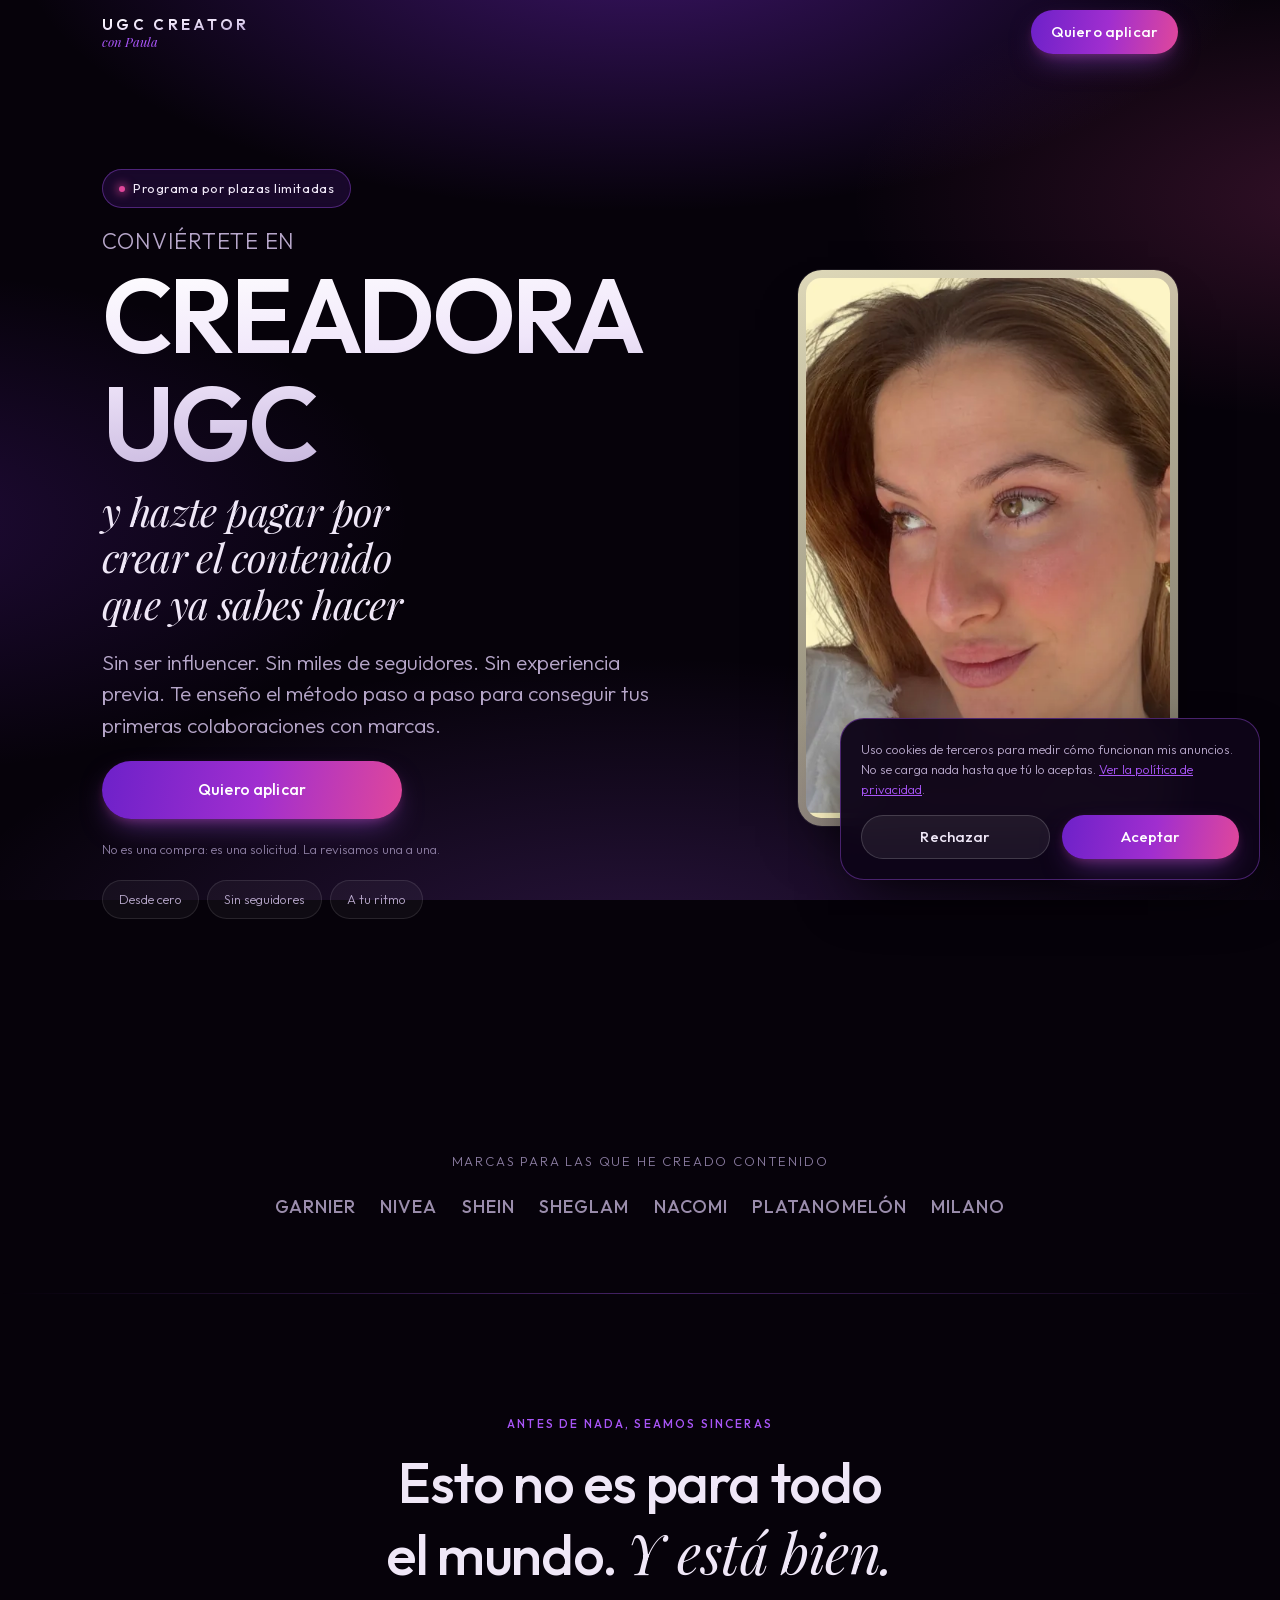
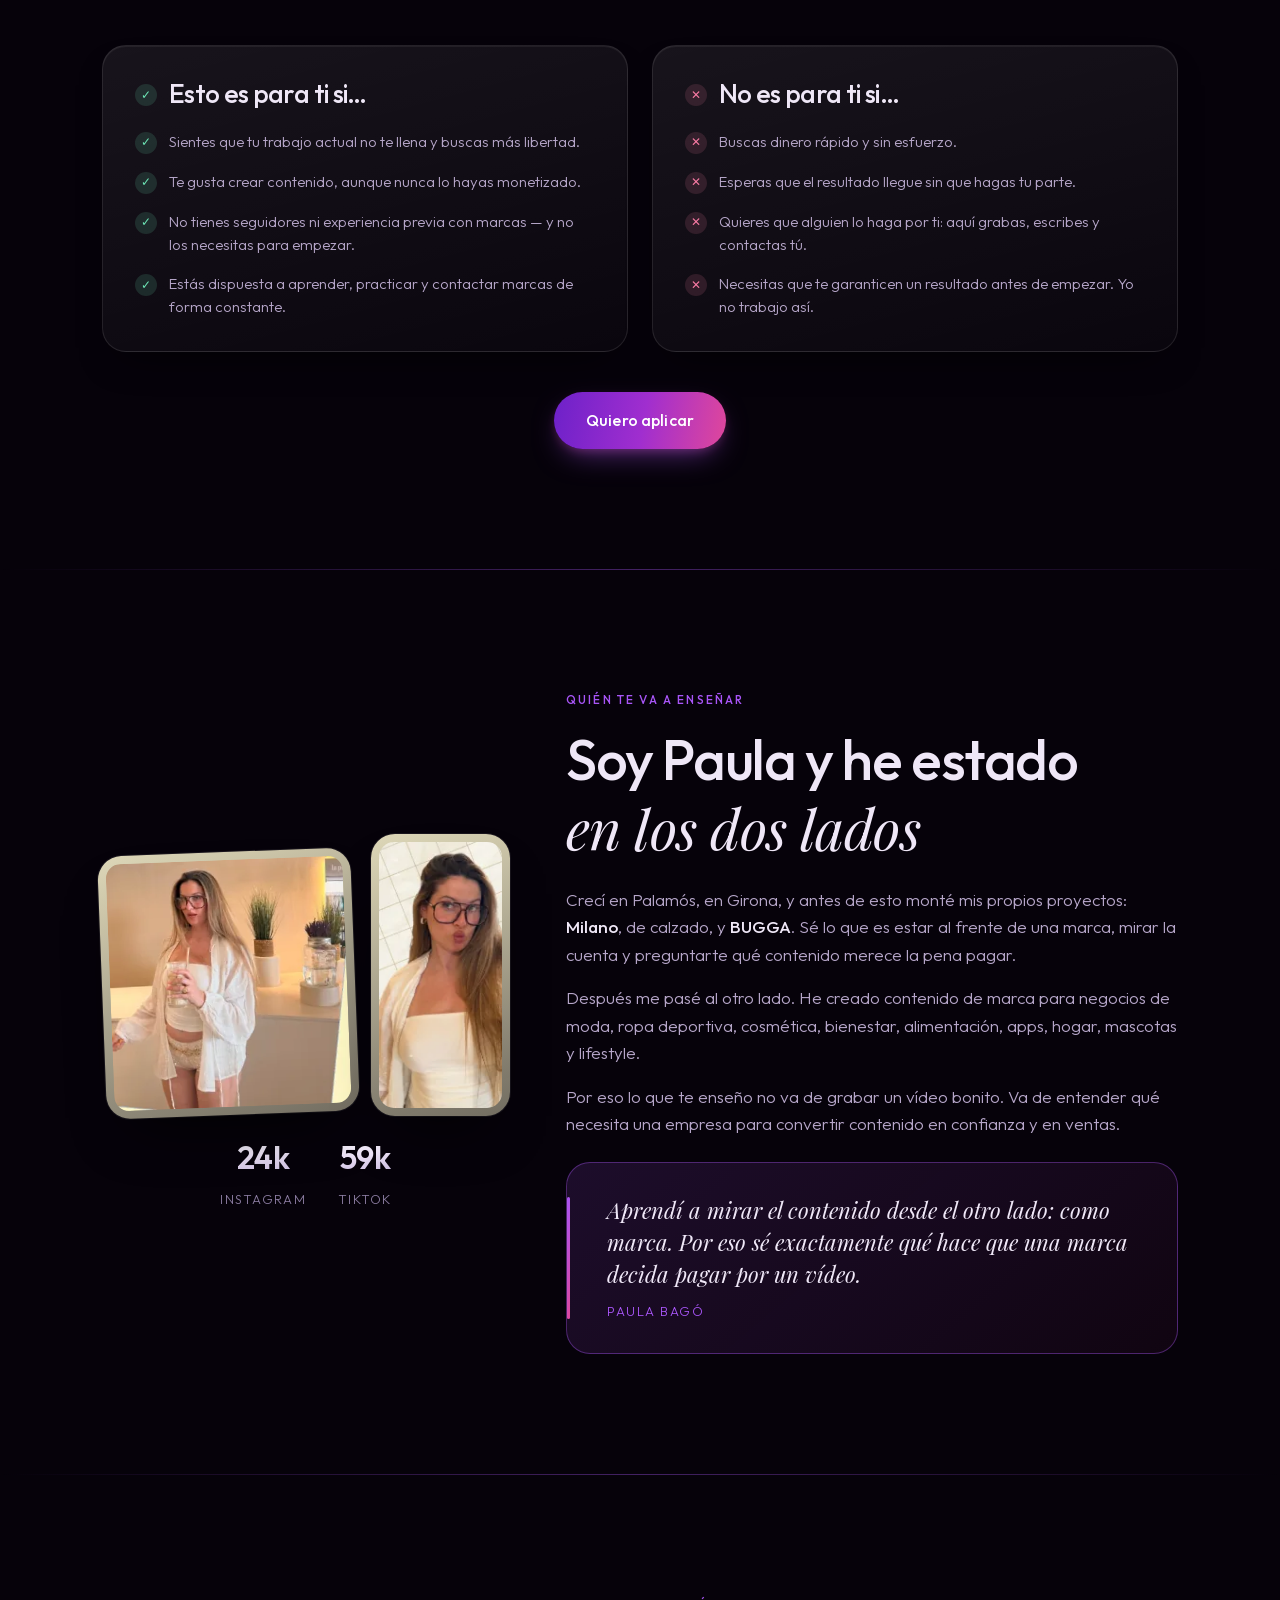
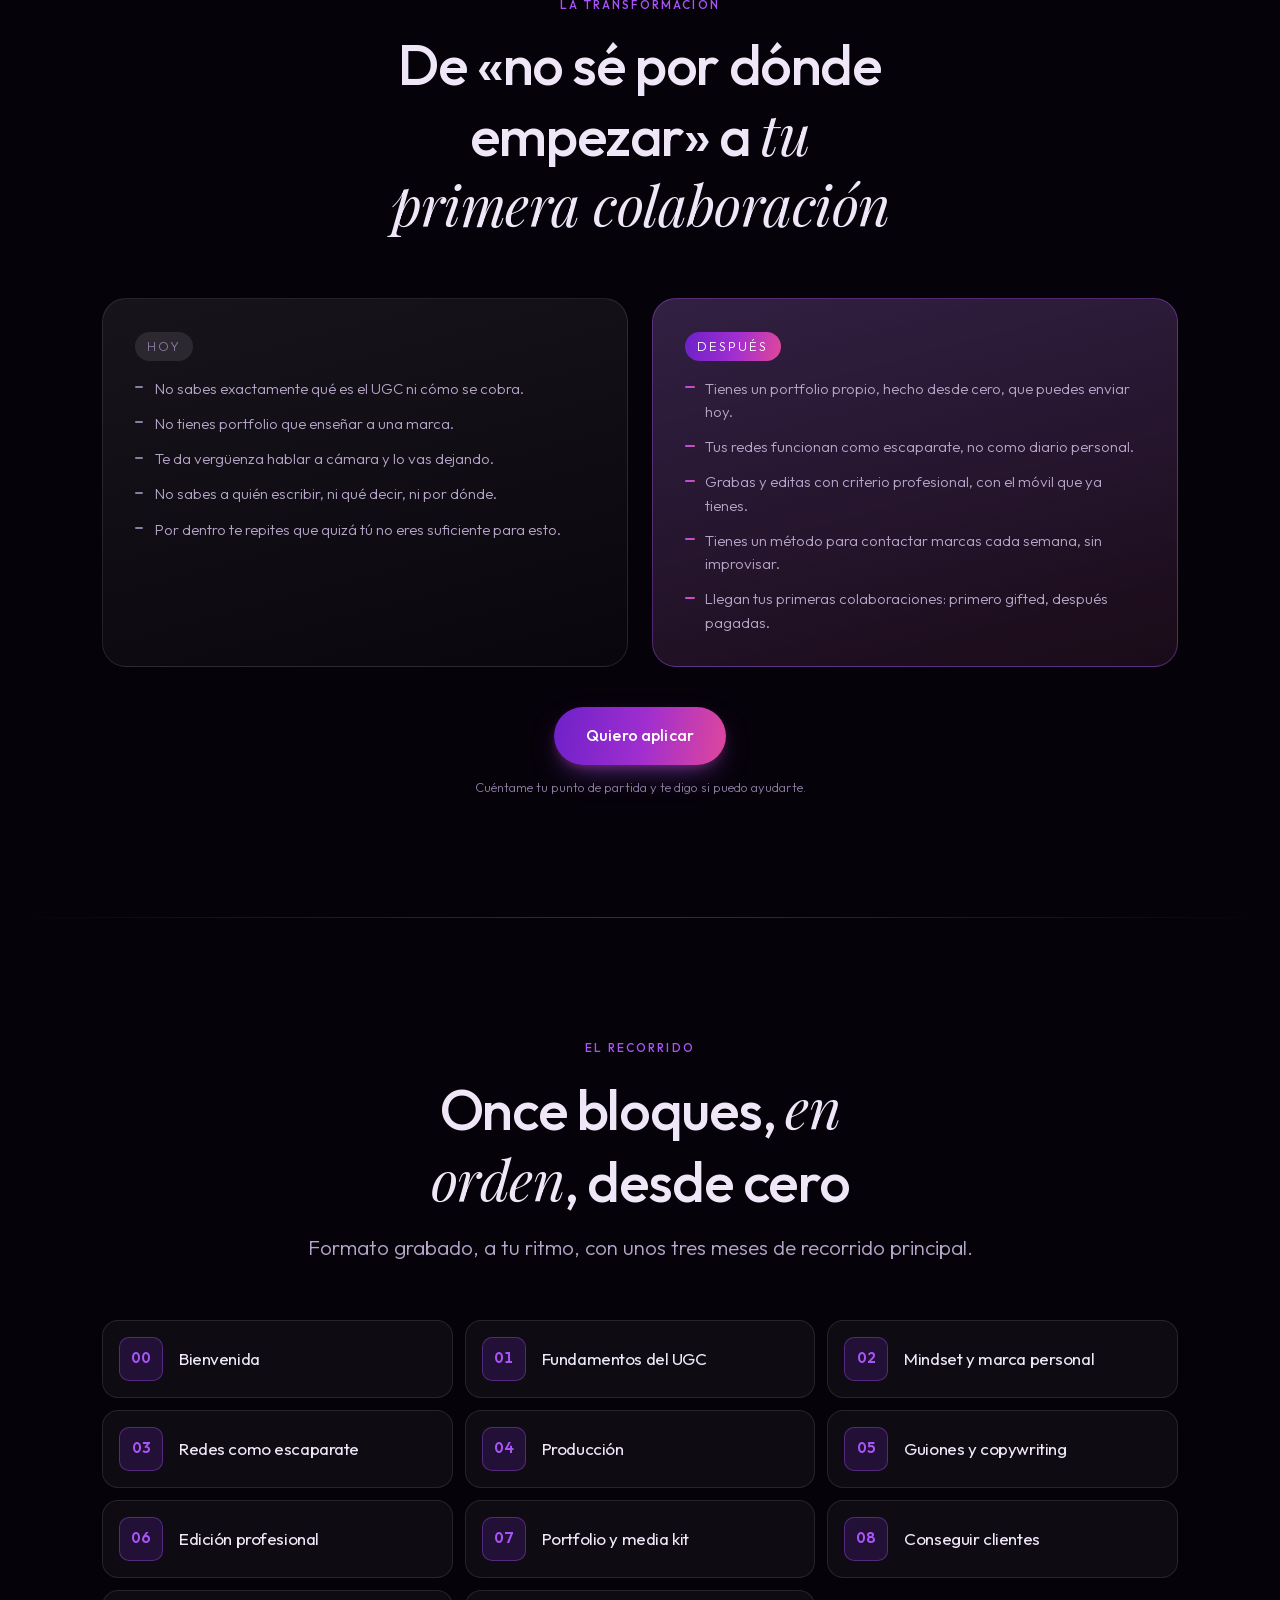
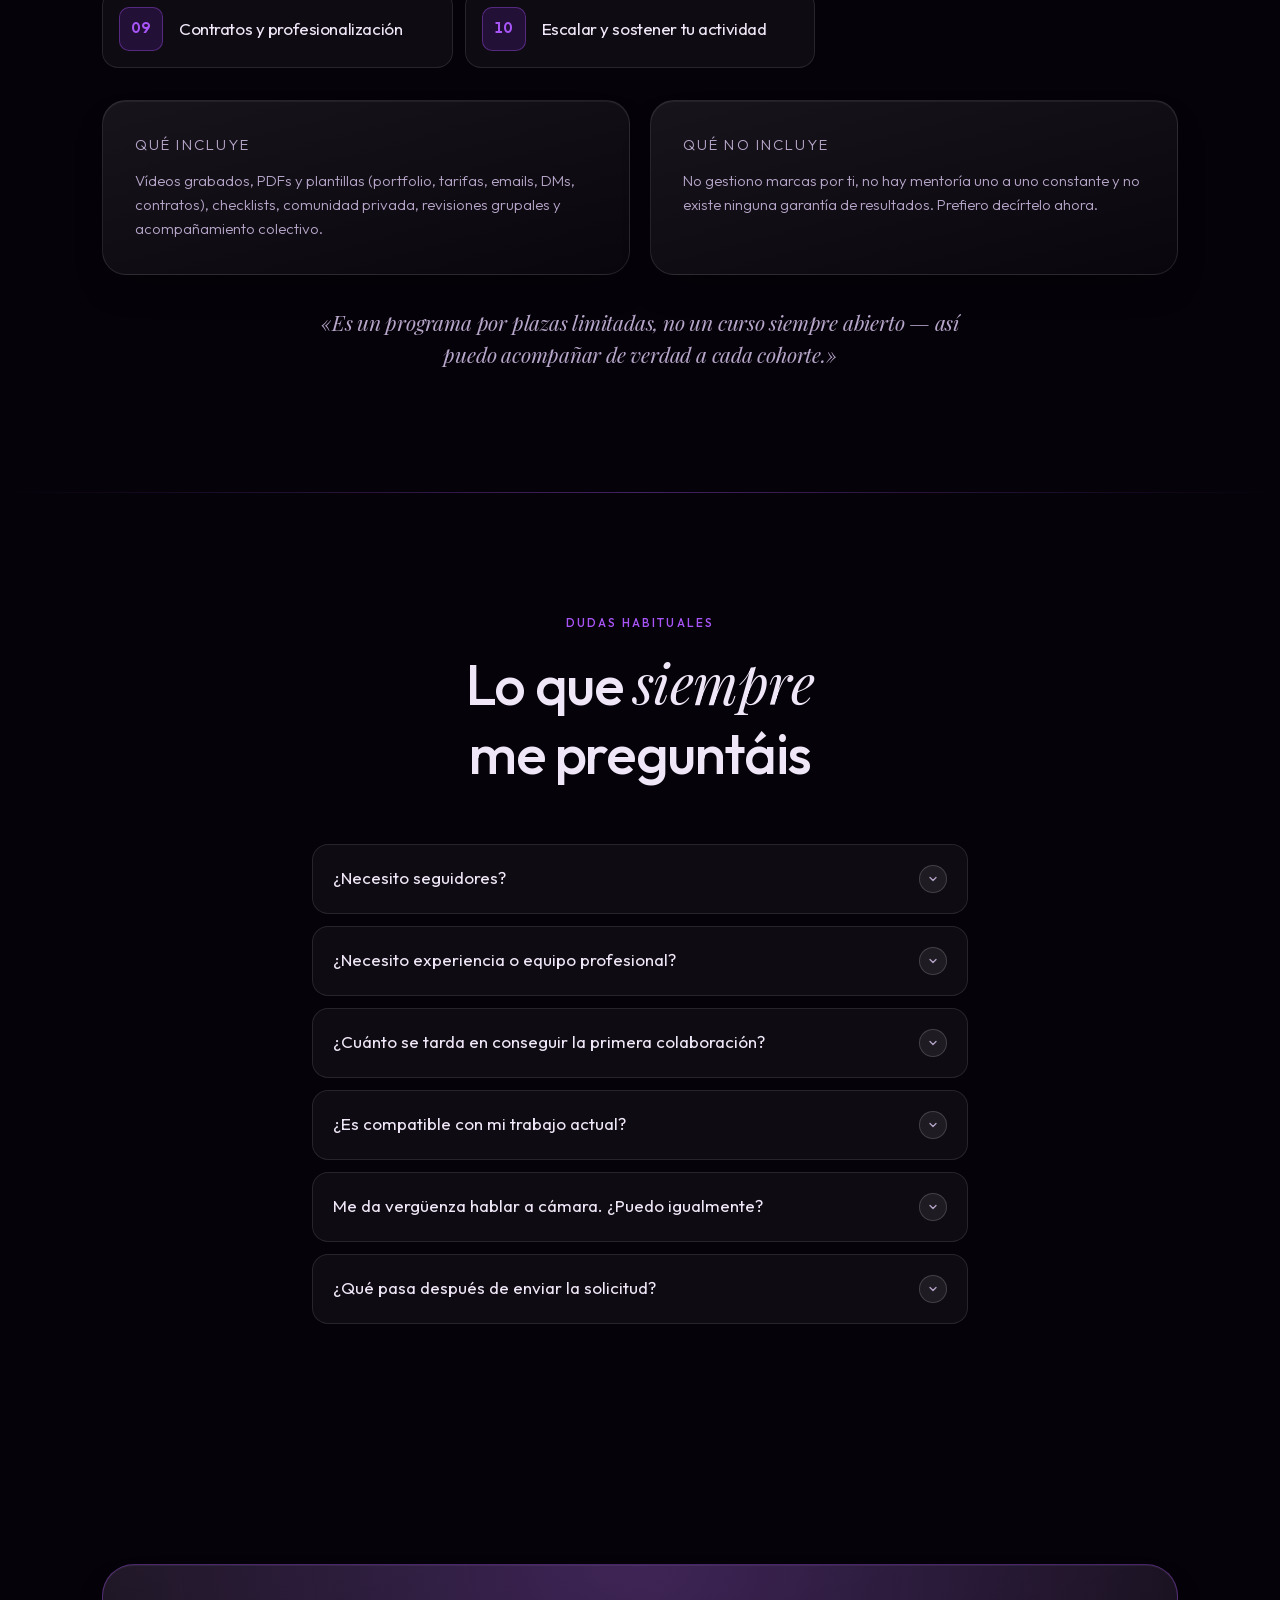
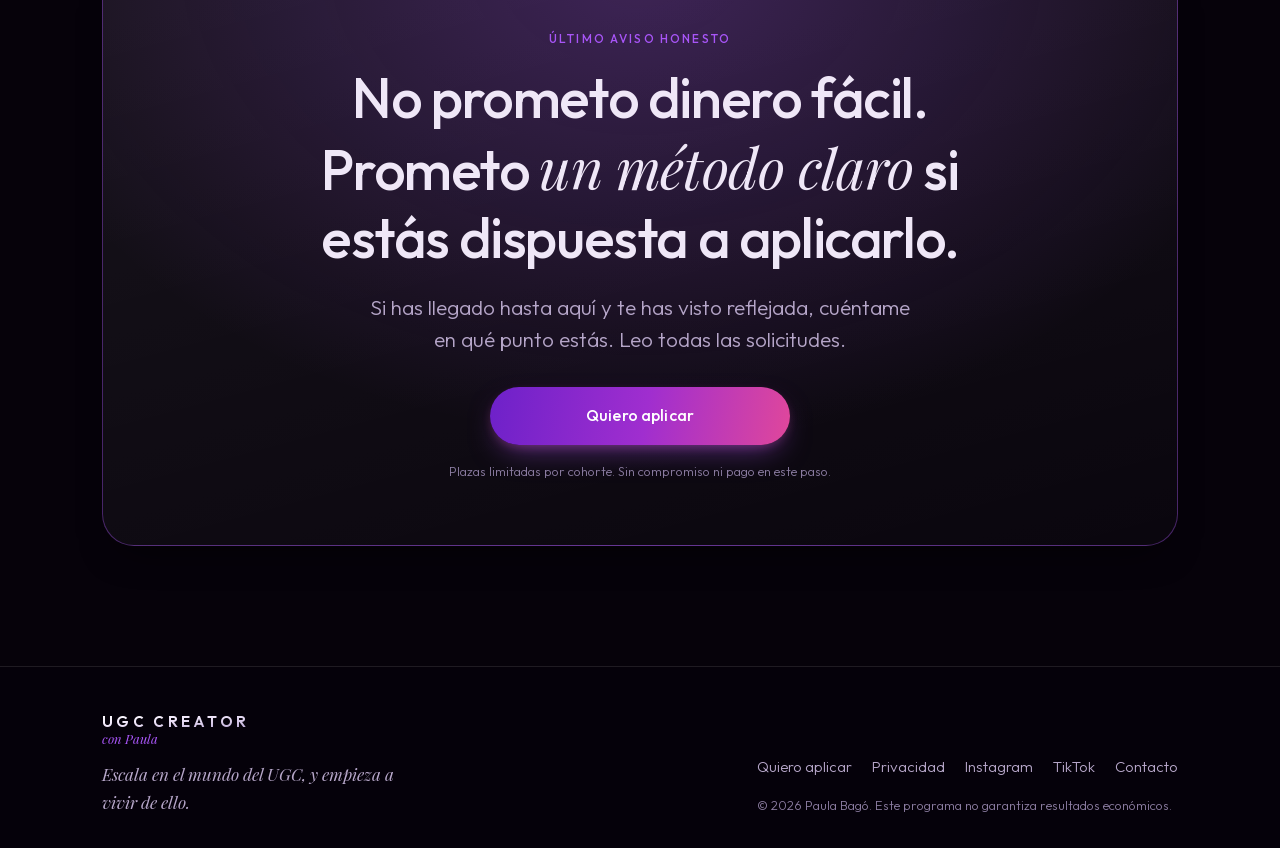
==== index.html @ 87eee5da "Funnel de captación UGC Creator con Paula Sitio estático de cuatro páginas (landing, solicitud, grac" ====
<!doctype html>
<html lang="es">
<head>
  <meta charset="utf-8">
  <meta name="viewport" content="width=device-width, initial-scale=1, viewport-fit=cover">

  <title>UGC Creator con Paula — Hazte pagar por crear contenido</title>
  <meta name="description" content="Aprende a convertirte en creadora UGC y a conseguir tus primeras colaboraciones con marcas. Sin ser influencer, sin miles de seguidores y sin experiencia previa. Programa por plazas limitadas.">
  <!-- PENDIENTE: sustituir por el dominio real cuando esté decidido. -->
  <link rel="canonical" href="https://ugccreatorconpaula.com/">
  <link rel="icon" href="assets/favicon.svg" type="image/svg+xml">

  <meta property="og:type" content="website">
  <meta property="og:locale" content="es_ES">
  <meta property="og:title" content="UGC Creator con Paula — Hazte pagar por crear contenido">
  <meta property="og:description" content="Sin ser influencer. Sin miles de seguidores. Sin experiencia previa. El método paso a paso para conseguir tus primeras colaboraciones con marcas.">
  <meta property="og:image" content="/assets/paula-hero.webp">
  <meta name="twitter:card" content="summary_large_image">

  <!-- Meta Pixel: el stub queda aquí, pero el script externo NO se carga
       hasta que la usuaria acepta en el banner de cookies (main.js). -->
  <script>
    window.META_PIXEL_ID = 'META_PIXEL_ID';
    window.META_PIXEL_EVENTS = ['PageView'];
    !function(f,b,e,v,n,t,s){if(f.fbq)return;n=f.fbq=function(){n.callMethod?
    n.callMethod.apply(n,arguments):n.queue.push(arguments)};if(!f._fbq)f._fbq=n;
    n.push=n;n.loaded=!0;n.version='2.0';n.queue=[]}(window,document);
  </script>

  <link rel="preload" href="assets/fonts/outfit-latin.woff2" as="font" type="font/woff2" crossorigin>
  <link rel="preload" href="assets/fonts/playfair-italic-latin.woff2" as="font" type="font/woff2" crossorigin>
  <link rel="stylesheet" href="styles.css">
</head>

<body>
  <a class="skip-link" href="#contenido">Saltar al contenido</a>

  <header class="header" data-header>
    <div class="container header__inner">
      <a class="wordmark" href="./" aria-label="UGC Creator con Paula — inicio">
        <span class="wordmark__main">UGC Creator</span>
        <span class="wordmark__sub">con Paula</span>
      </a>
      <a class="btn btn--primary btn--sm" href="aplicar/">Quiero aplicar</a>
    </div>
  </header>

  <main id="contenido">

    <!-- ============================ HERO ============================ -->
    <section class="hero" data-hero>
      <div class="container hero__inner">
        <div class="hero__content">
          <p class="badge">
            <span class="badge__dot" aria-hidden="true"></span>
            Programa por plazas limitadas
          </p>

          <h1 class="hero__title">
            <span class="hero__kicker">Conviértete en</span>
            <span class="hero__main">Creadora UGC</span>
            <span class="hero__tail">y hazte pagar por crear el contenido que ya sabes hacer</span>
          </h1>

          <p class="lead hero__sub">
            Sin ser influencer. Sin miles de seguidores. Sin experiencia previa.
            Te enseño el método paso a paso para conseguir tus primeras
            colaboraciones con marcas.
          </p>

          <a class="btn btn--primary hero__cta" href="aplicar/">Quiero aplicar</a>

          <p class="fineprint">
            No es una compra: es una solicitud. La revisamos una a una.
          </p>

          <ul class="hero__chips">
            <li class="chip">Desde cero</li>
            <li class="chip">Sin seguidores</li>
            <li class="chip">A tu ritmo</li>
          </ul>
        </div>

        <figure class="photo-frame hero__photo">
          <img src="assets/paula-hero.webp" width="486" height="721"
               alt="Retrato de Paula Bagó, creadora de contenido UGC."
               fetchpriority="high" decoding="async">
        </figure>
      </div>
    </section>

    <!-- =========================== MARCAS =========================== -->
    <section class="section section--tight brands reveal">
      <div class="container">
        <p class="brands__label">Marcas para las que he creado contenido</p>
        <!-- PENDIENTE: validar este listado con Paula y pedir los logos oficiales. -->
        <ul class="brands__list">
          <li>Garnier</li>
          <li>Nivea</li>
          <li>Shein</li>
          <li>Sheglam</li>
          <li>Nacomi</li>
          <li>Platanomelón</li>
          <li>Milano</li>
        </ul>
      </div>
    </section>

    <hr class="hairline">

    <!-- ===================== ESTO ES PARA TI SI ===================== -->
    <section class="section">
      <div class="container">
        <div class="section__head section__head--center reveal">
          <span class="eyebrow">Antes de nada, seamos sinceras</span>
          <h2>Esto no es para todo el mundo. <span class="italic">Y está bien.</span></h2>
        </div>

        <div class="fit-grid">
          <article class="card reveal">
            <div class="fit__title">
              <span class="mark mark--yes" aria-hidden="true">✓</span>
              <h3>Esto es para ti si…</h3>
            </div>
            <ul class="fit__list">
              <li><span class="mark mark--yes" aria-hidden="true">✓</span><span>Sientes que tu trabajo actual no te llena y buscas más libertad.</span></li>
              <li><span class="mark mark--yes" aria-hidden="true">✓</span><span>Te gusta crear contenido, aunque nunca lo hayas monetizado.</span></li>
              <li><span class="mark mark--yes" aria-hidden="true">✓</span><span>No tienes seguidores ni experiencia previa con marcas — y no los necesitas para empezar.</span></li>
              <li><span class="mark mark--yes" aria-hidden="true">✓</span><span>Estás dispuesta a aprender, practicar y contactar marcas de forma constante.</span></li>
            </ul>
          </article>

          <article class="card reveal">
            <div class="fit__title">
              <span class="mark mark--no" aria-hidden="true">✕</span>
              <h3>No es para ti si…</h3>
            </div>
            <ul class="fit__list">
              <li><span class="mark mark--no" aria-hidden="true">✕</span><span>Buscas dinero rápido y sin esfuerzo.</span></li>
              <li><span class="mark mark--no" aria-hidden="true">✕</span><span>Esperas que el resultado llegue sin que hagas tu parte.</span></li>
              <li><span class="mark mark--no" aria-hidden="true">✕</span><span>Quieres que alguien lo haga por ti: aquí grabas, escribes y contactas tú.</span></li>
              <li><span class="mark mark--no" aria-hidden="true">✕</span><span>Necesitas que te garanticen un resultado antes de empezar. Yo no trabajo así.</span></li>
            </ul>
          </article>
        </div>

        <div class="cta-block reveal mt-10">
          <a class="btn btn--primary" href="aplicar/">Quiero aplicar</a>
        </div>
      </div>
    </section>

    <hr class="hairline">

    <!-- ========================== AUTORIDAD ========================= -->
    <section class="section">
      <div class="container authority">
        <div class="authority__media reveal">
          <div class="authority__photos">
            <figure class="photo-frame photo-frame--tilt">
              <img src="assets/paula-retrato.webp" width="272" height="284"
                   alt="Paula Bagó grabando contenido de marca." loading="lazy" decoding="async">
            </figure>
            <figure class="photo-frame">
              <img src="assets/paula-selfie.webp" width="130" height="282"
                   alt="Paula Bagó preparando una grabación." loading="lazy" decoding="async">
            </figure>
          </div>

          <div class="stats">
            <div class="stat">
              <span class="stat__num">24k</span>
              <span class="stat__label">Instagram</span>
            </div>
            <div class="stat">
              <span class="stat__num">59k</span>
              <span class="stat__label">TikTok</span>
            </div>
          </div>
        </div>

        <div class="reveal">
          <span class="eyebrow">Quién te va a enseñar</span>
          <h2>Soy Paula y he estado <span class="italic">en los dos lados</span></h2>

          <div class="prose mt-5">
            <p>
              Crecí en Palamós, en Girona, y antes de esto monté mis propios
              proyectos: <strong>Milano</strong>, de calzado, y <strong>BUGGA</strong>.
              Sé lo que es estar al frente de una marca, mirar la cuenta y
              preguntarte qué contenido merece la pena pagar.
            </p>
            <p>
              Después me pasé al otro lado. He creado contenido de marca para
              negocios de moda, ropa deportiva, cosmética, bienestar,
              alimentación, apps, hogar, mascotas y lifestyle.
            </p>
            <p>
              Por eso lo que te enseño no va de grabar un vídeo bonito. Va de
              entender qué necesita una empresa para convertir contenido en
              confianza y en ventas.
            </p>
          </div>

          <blockquote class="quote">
            Aprendí a mirar el contenido desde el otro lado: como marca. Por eso
            sé exactamente qué hace que una marca decida pagar por un vídeo.
            <cite>Paula Bagó</cite>
          </blockquote>
        </div>
      </div>
    </section>

    <hr class="hairline">

    <!-- ======================= ANTES / DESPUÉS ====================== -->
    <section class="section">
      <div class="container">
        <div class="section__head section__head--center reveal">
          <span class="eyebrow">La transformación</span>
          <h2>De «no sé por dónde empezar» a <span class="italic">tu primera colaboración</span></h2>
        </div>

        <div class="ba-grid">
          <article class="ba reveal">
            <span class="ba__tag ba__tag--before">Hoy</span>
            <ul class="ba__list">
              <li>No sabes exactamente qué es el UGC ni cómo se cobra.</li>
              <li>No tienes portfolio que enseñar a una marca.</li>
              <li>Te da vergüenza hablar a cámara y lo vas dejando.</li>
              <li>No sabes a quién escribir, ni qué decir, ni por dónde.</li>
              <li>Por dentro te repites que quizá tú no eres suficiente para esto.</li>
            </ul>
          </article>

          <article class="ba ba--after reveal">
            <span class="ba__tag ba__tag--after">Después</span>
            <ul class="ba__list">
              <li>Tienes un portfolio propio, hecho desde cero, que puedes enviar hoy.</li>
              <li>Tus redes funcionan como escaparate, no como diario personal.</li>
              <li>Grabas y editas con criterio profesional, con el móvil que ya tienes.</li>
              <li>Tienes un método para contactar marcas cada semana, sin improvisar.</li>
              <li>Llegan tus primeras colaboraciones: primero gifted, después pagadas.</li>
            </ul>
          </article>
        </div>

        <div class="cta-block reveal mt-10">
          <a class="btn btn--primary" href="aplicar/">Quiero aplicar</a>
          <p class="fineprint">Cuéntame tu punto de partida y te digo si puedo ayudarte.</p>
        </div>
      </div>
    </section>

    <hr class="hairline">

    <!-- ========================== MÓDULOS =========================== -->
    <section class="section">
      <div class="container">
        <div class="section__head section__head--center reveal">
          <span class="eyebrow">El recorrido</span>
          <h2>Once bloques, <span class="italic">en orden</span>, desde cero</h2>
          <p class="lead mt-4">
            Formato grabado, a tu ritmo, con unos tres meses de recorrido principal.
          </p>
        </div>

        <!-- PENDIENTE: validar el temario definitivo con Paula antes de publicar. -->
        <ol class="modules reveal">
          <li class="module"><span class="module__num">00</span><h3 class="module__title">Bienvenida</h3></li>
          <li class="module"><span class="module__num">01</span><h3 class="module__title">Fundamentos del UGC</h3></li>
          <li class="module"><span class="module__num">02</span><h3 class="module__title">Mindset y marca personal</h3></li>
          <li class="module"><span class="module__num">03</span><h3 class="module__title">Redes como escaparate</h3></li>
          <li class="module"><span class="module__num">04</span><h3 class="module__title">Producción</h3></li>
          <li class="module"><span class="module__num">05</span><h3 class="module__title">Guiones y copywriting</h3></li>
          <li class="module"><span class="module__num">06</span><h3 class="module__title">Edición profesional</h3></li>
          <li class="module"><span class="module__num">07</span><h3 class="module__title">Portfolio y media kit</h3></li>
          <li class="module"><span class="module__num">08</span><h3 class="module__title">Conseguir clientes</h3></li>
          <li class="module"><span class="module__num">09</span><h3 class="module__title">Contratos y profesionalización</h3></li>
          <li class="module"><span class="module__num">10</span><h3 class="module__title">Escalar y sostener tu actividad</h3></li>
        </ol>

        <div class="includes">
          <div class="card reveal">
            <p class="includes__title">Qué incluye</p>
            <p>
              Vídeos grabados, PDFs y plantillas (portfolio, tarifas, emails, DMs,
              contratos), checklists, comunidad privada, revisiones grupales y
              acompañamiento colectivo.
            </p>
          </div>
          <div class="card reveal">
            <p class="includes__title includes__title--no">Qué no incluye</p>
            <p>
              No gestiono marcas por ti, no hay mentoría uno a uno constante y no
              existe ninguna garantía de resultados. Prefiero decírtelo ahora.
            </p>
          </div>
        </div>

        <p class="lead reveal mt-8 text-center mx-auto measure-46">
          <span class="italic">«Es un programa por plazas limitadas, no un curso siempre abierto
          — así puedo acompañar de verdad a cada cohorte.»</span>
        </p>
      </div>
    </section>

    <hr class="hairline">

    <!-- ======================== TESTIMONIOS =========================
         Bloque preparado y oculto. Quitar el atributo "hidden" cuando
         Paula facilite testimonios reales de alumnas (con su permiso).
         PENDIENTE: testimonios.
    -->
    <section class="section" id="testimonios" hidden>
      <div class="container">
        <div class="section__head section__head--center">
          <span class="eyebrow">Lo que cuentan ellas</span>
          <h2>De alumna a <span class="italic">creadora</span></h2>
        </div>

        <div class="testimonials-grid">
          <article class="card">
            <p class="testimonial__text">[PENDIENTE: testimonio real de alumna]</p>
            <div class="testimonial__author">
              <span class="testimonial__avatar" aria-hidden="true"></span>
              <span>
                <span class="testimonial__name">[PENDIENTE: nombre]</span><br>
                <span class="testimonial__meta">[PENDIENTE: contexto]</span>
              </span>
            </div>
          </article>

          <article class="card">
            <p class="testimonial__text">[PENDIENTE: testimonio real de alumna]</p>
            <div class="testimonial__author">
              <span class="testimonial__avatar" aria-hidden="true"></span>
              <span>
                <span class="testimonial__name">[PENDIENTE: nombre]</span><br>
                <span class="testimonial__meta">[PENDIENTE: contexto]</span>
              </span>
            </div>
          </article>
        </div>
      </div>
    </section>

    <!-- ============================ FAQ ============================= -->
    <section class="section">
      <div class="container container--narrow">
        <div class="section__head section__head--center reveal">
          <span class="eyebrow">Dudas habituales</span>
          <h2>Lo que <span class="italic">siempre</span> me preguntáis</h2>
        </div>

        <div class="faq" data-faq>
          <details class="faq__item reveal">
            <summary class="faq__q">
              ¿Necesito seguidores?
              <span class="faq__icon" aria-hidden="true">
                <svg viewBox="0 0 24 24" fill="none" stroke-width="2.5" stroke-linecap="round" stroke-linejoin="round"><path d="M6 9l6 6 6-6"/></svg>
              </span>
            </summary>
            <div class="faq__a">
              <p>
                No. Ese es justo el punto. Una marca que encarga UGC no te compra
                la audiencia: te compra el contenido para usarlo en sus propios
                canales y en sus anuncios.
              </p>
              <p>
                Lo que sí necesitas es un portfolio que enseñe que sabes grabar
                producto. Eso lo construimos dentro, desde cero.
              </p>
            </div>
          </details>

          <details class="faq__item reveal">
            <summary class="faq__q">
              ¿Necesito experiencia o equipo profesional?
              <span class="faq__icon" aria-hidden="true">
                <svg viewBox="0 0 24 24" fill="none" stroke-width="2.5" stroke-linecap="round" stroke-linejoin="round"><path d="M6 9l6 6 6-6"/></svg>
              </span>
            </summary>
            <div class="faq__a">
              <p>
                Ni una cosa ni la otra. Se empieza con el móvil que ya llevas en
                el bolsillo, luz natural y un sitio ordenado de tu casa.
              </p>
              <p>
                Dentro te enseño exactamente cómo colocar la luz, el sonido y el
                encuadre para que un vídeo hecho en tu cocina no parezca hecho en
                tu cocina.
              </p>
            </div>
          </details>

          <details class="faq__item reveal">
            <summary class="faq__q">
              ¿Cuánto se tarda en conseguir la primera colaboración?
              <span class="faq__icon" aria-hidden="true">
                <svg viewBox="0 0 24 24" fill="none" stroke-width="2.5" stroke-linecap="round" stroke-linejoin="round"><path d="M6 9l6 6 6-6"/></svg>
              </span>
            </summary>
            <div class="faq__a">
              <p>
                No te voy a dar una fecha, porque sería mentirte. Depende de
                cuánto grabes y a cuántas marcas escribas de verdad.
              </p>
              <p>
                Lo que sí te digo: hasta que no tienes portfolio no pasa nada, y
                en cuanto lo tienes y empiezas a contactar de forma constante,
                empiezan a pasar cosas. Las primeras colaboraciones suelen ser
                gifted, con producto; la colaboración pagada llega después.
              </p>
            </div>
          </details>

          <details class="faq__item reveal">
            <summary class="faq__q">
              ¿Es compatible con mi trabajo actual?
              <span class="faq__icon" aria-hidden="true">
                <svg viewBox="0 0 24 24" fill="none" stroke-width="2.5" stroke-linecap="round" stroke-linejoin="round"><path d="M6 9l6 6 6-6"/></svg>
              </span>
            </summary>
            <div class="faq__a">
              <p>
                Sí. El formato es grabado y vas a tu ritmo, así que puedes verlo
                por la noche o el fin de semana.
              </p>
              <p>
                Ahora bien, con honestidad: hace falta que reserves horas reales
                para grabar y para escribir a marcas. Si esta semana no puedes
                sacar ni una, este no es tu momento.
              </p>
            </div>
          </details>

          <details class="faq__item reveal">
            <summary class="faq__q">
              Me da vergüenza hablar a cámara. ¿Puedo igualmente?
              <span class="faq__icon" aria-hidden="true">
                <svg viewBox="0 0 24 24" fill="none" stroke-width="2.5" stroke-linecap="round" stroke-linejoin="round"><path d="M6 9l6 6 6-6"/></svg>
              </span>
            </summary>
            <div class="faq__a">
              <p>
                A casi todas nos ha pasado. Hay un bloque entero dedicado a
                presencia en cámara y confianza, y mucho contenido UGC ni
                siquiera lleva tu cara: hay siete tipos distintos y varios se
                graban solo con las manos y el producto.
              </p>
            </div>
          </details>

          <details class="faq__item reveal">
            <summary class="faq__q">
              ¿Qué pasa después de enviar la solicitud?
              <span class="faq__icon" aria-hidden="true">
                <svg viewBox="0 0 24 24" fill="none" stroke-width="2.5" stroke-linecap="round" stroke-linejoin="round"><path d="M6 9l6 6 6-6"/></svg>
              </span>
            </summary>
            <div class="faq__a">
              <p>
                La revisamos personalmente, una a una. Si vemos que encajas, te
                escribimos por WhatsApp o Instagram para hablar contigo y
                contarte los detalles con calma.
              </p>
              <p>
                No hay pago ni compromiso en este paso. Es una conversación.
              </p>
            </div>
          </details>
        </div>
      </div>
    </section>

    <!-- ========================= CTA FINAL ========================== -->
    <section class="section" data-cta-end>
      <div class="container">
        <div class="final-cta reveal">
          <span class="eyebrow">Último aviso honesto</span>
          <h2 class="final-cta__title">
            No prometo dinero fácil. Prometo <span class="italic">un método claro</span>
            si estás dispuesta a aplicarlo.
          </h2>
          <p class="lead mt-5 mb-8 mx-auto measure-40">
            Si has llegado hasta aquí y te has visto reflejada, cuéntame en qué
            punto estás. Leo todas las solicitudes.
          </p>
          <a class="btn btn--primary final-cta__cta" href="aplicar/">Quiero aplicar</a>
          <p class="fineprint mt-4">
            Plazas limitadas por cohorte. Sin compromiso ni pago en este paso.
          </p>
        </div>
      </div>
    </section>

  </main>

  <footer class="footer">
    <div class="container footer__inner">
      <div>
        <a class="wordmark" href="./">
          <span class="wordmark__main">UGC Creator</span>
          <span class="wordmark__sub">con Paula</span>
        </a>
        <p class="footer__claim mt-4">
          Escala en el mundo del UGC, y empieza a vivir de ello.
        </p>
      </div>

      <div>
        <ul class="footer__links">
          <li><a href="aplicar/">Quiero aplicar</a></li>
          <li><a href="privacidad/">Privacidad</a></li>
          <li><a href="https://www.instagram.com/paulabugc/" rel="noopener noreferrer" target="_blank">Instagram</a></li>
          <li><a href="https://www.tiktok.com/@paulabago" rel="noopener noreferrer" target="_blank">TikTok</a></li>
          <li><a href="mailto:hellougcbypaula@gmail.com">Contacto</a></li>
        </ul>
        <p class="footer__legal mt-4">
          © 2026 Paula Bagó. Este programa no garantiza resultados económicos.
        </p>
      </div>
    </div>
  </footer>

  <!-- CTA fija en móvil -->
  <div class="sticky-cta" data-sticky-cta>
    <a class="btn btn--primary btn--block" href="aplicar/">Quiero aplicar</a>
  </div>

  <!-- Banner de cookies -->
  <aside class="cookie-banner" data-cookie-banner hidden aria-label="Consentimiento de cookies">
    <p class="cookie-banner__text">
      Uso cookies de terceros para medir cómo funcionan mis anuncios. No se
      carga nada hasta que tú lo aceptas.
      <a href="privacidad/">Ver la política de privacidad</a>.
    </p>
    <div class="cookie-banner__actions">
      <button class="btn btn--ghost btn--sm" type="button" data-consent="rejected">Rechazar</button>
      <button class="btn btn--primary btn--sm" type="button" data-consent="accepted">Aceptar</button>
    </div>
  </aside>

  <script src="main.js" defer></script>
</body>
</html>
---- styles.css ----
/* =========================================================================
   UGC CREATOR con Paula — hoja de estilos única
   Orden: 1) tokens  2) reset  3) primitivas  4) componentes  5) secciones
   Mobile-first: la base es 390px; los breakpoints sólo amplían.
   ========================================================================= */

/* ============================ 0. TIPOGRAFÍAS ===========================
   Fuentes alojadas en el propio dominio: evitan la conexión a un tercero,
   el bloqueo de render y el salto de maquetación al intercambiar la fuente.
   Ambas son variables, así que un archivo cubre todo el rango de pesos.
   ====================================================================== */
@font-face {
  font-family: 'Outfit';
  font-style: normal;
  font-weight: 300 600;
  font-display: swap;
  src: url('assets/fonts/outfit-latin.woff2') format('woff2');
}

@font-face {
  font-family: 'Playfair Display';
  font-style: italic;
  font-weight: 400 600;
  font-display: swap;
  src: url('assets/fonts/playfair-italic-latin.woff2') format('woff2');
}

/* ============================== 1. TOKENS ============================== */
:root {
  /* --- Color: base oscura violeta --- */
  --c-ink:            #06020A;
  --c-ink-2:          #0E0518;
  --c-ink-3:          #160826;
  --c-violet-deep:    #2C0B4E;
  --c-violet:         #7C2BD9;
  --c-violet-bright:  #A855F7;
  --c-magenta:        #C433C0;
  --c-pink:           #E0479B;
  --c-cream:          #F6EFCB;

  /* --- Color: texto --- */
  --c-text:           #EFE7F7;
  --c-text-dim:       #B6A6C9;
  --c-text-mute:      #8B7CA1;
  --c-text-ink:       #120520;

  /* --- Color: superficies y bordes --- */
  --c-surface:        rgba(255, 255, 255, 0.040);
  --c-surface-2:      rgba(255, 255, 255, 0.065);
  --c-surface-3:      rgba(255, 255, 255, 0.095);
  --c-border:         rgba(255, 255, 255, 0.10);
  --c-border-2:       rgba(255, 255, 255, 0.16);
  --c-border-violet:  rgba(168, 85, 247, 0.38);

  /* --- Color: semánticos --- */
  --c-yes:            #6EE7B7;
  --c-no:             #FB7CA6;
  --c-error:          #FF8FA8;

  /* --- Degradados --- */
  --grad-cta:     linear-gradient(100deg, #6D21C9 0%, #A02ECF 52%, #E0479B 100%);
  --grad-cta-hi:  linear-gradient(100deg, #7C2BD9 0%, #B534DE 52%, #F056A8 100%);
  --grad-title:   linear-gradient(175deg, #FFFFFF 0%, #F0E6FA 42%, #B9A6D4 100%);
  --grad-accent:  linear-gradient(100deg, var(--c-violet-bright), var(--c-pink));
  --grad-hairline: linear-gradient(90deg, transparent, var(--c-border-violet), transparent);
  --grad-card:    linear-gradient(165deg, rgba(255,255,255,0.075), rgba(255,255,255,0.02));

  /* --- Tipografía --- */
  --font-sans:    'Outfit', ui-sans-serif, system-ui, -apple-system, 'Segoe UI', sans-serif;
  --font-display: 'Playfair Display', ui-serif, Georgia, 'Times New Roman', serif;

  --fs-hero:    clamp(2.75rem, 15vw, 6.5rem);
  --fs-h2:      clamp(2rem, 8.6vw, 3.5rem);
  --fs-h3:      clamp(1.25rem, 5vw, 1.625rem);
  --fs-h4:      clamp(1.0625rem, 4.2vw, 1.1875rem);
  --fs-lead:    clamp(1.0625rem, 4.4vw, 1.3125rem);
  --fs-body:    clamp(1rem, 3.9vw, 1.0625rem);
  --fs-sm:      0.9375rem;
  --fs-xs:      0.8125rem;
  --fs-eyebrow: 0.75rem;

  --lh-tight:   1.04;
  --lh-snug:    1.22;
  --lh-body:    1.62;

  --ls-eyebrow: 0.18em;
  --ls-tight:   -0.025em;

  /* --- Espaciado --- */
  --sp-1:  0.25rem;
  --sp-2:  0.5rem;
  --sp-3:  0.75rem;
  --sp-4:  1rem;
  --sp-5:  1.25rem;
  --sp-6:  1.5rem;
  --sp-8:  2rem;
  --sp-10: 2.5rem;
  --sp-12: 3rem;
  --sp-16: 4rem;
  --sp-section: clamp(3.5rem, 13vw, 7.5rem);
  --sp-gutter:  clamp(1.125rem, 5vw, 2rem);

  /* --- Medidas --- */
  --w-container: 1140px;
  --w-narrow:    720px;
  --w-prose:     62ch;

  /* --- Radios --- */
  --r-sm:   10px;
  --r-md:   16px;
  --r-lg:   24px;
  --r-xl:   32px;
  --r-pill: 999px;

  /* --- Sombras --- */
  --sh-card: 0 1px 0 rgba(255,255,255,0.06) inset, 0 18px 40px -22px rgba(0,0,0,0.9);
  --sh-cta:  0 12px 30px -10px rgba(168, 85, 247, 0.55), 0 4px 12px -4px rgba(224, 71, 155, 0.4);
  --sh-cta-hi: 0 16px 40px -10px rgba(190, 85, 247, 0.7), 0 6px 16px -4px rgba(224, 71, 155, 0.5);
  --sh-photo: 0 30px 60px -30px rgba(0,0,0,0.95), 0 0 0 1px rgba(255,255,255,0.08);

  /* --- Movimiento --- */
  --ease: cubic-bezier(0.22, 0.61, 0.36, 1);
  --dur:  260ms;

  color-scheme: dark;
}

/* ============================== 2. RESET =============================== */
*, *::before, *::after { box-sizing: border-box; }

* { margin: 0; }

html {
  -webkit-text-size-adjust: 100%;
  scroll-behavior: smooth;
}

body {
  min-height: 100dvh;
  background-color: var(--c-ink);
  color: var(--c-text);
  font-family: var(--font-sans);
  font-size: var(--fs-body);
  font-weight: 300;
  line-height: var(--lh-body);
  -webkit-font-smoothing: antialiased;
  text-rendering: optimizeLegibility;
  overflow-x: hidden;
}

/* Aureolas de fondo: fijas, sin coste de repintado al hacer scroll. */
body::before {
  content: "";
  position: fixed;
  inset: 0;
  z-index: -1;
  pointer-events: none;
  background:
    radial-gradient(70% 45% at 50% -8%,  rgba(124, 43, 217, 0.45), transparent 70%),
    radial-gradient(55% 35% at 105% 22%, rgba(224, 71, 155, 0.20), transparent 70%),
    radial-gradient(60% 40% at -10% 58%, rgba(124, 43, 217, 0.22), transparent 70%),
    radial-gradient(80% 50% at 50% 108%, rgba(168, 85, 247, 0.22), transparent 70%),
    var(--c-ink);
}

img, picture, video, svg { display: block; max-width: 100%; }
img { height: auto; }

input, button, textarea, select { font: inherit; color: inherit; }

button { cursor: pointer; }

a { color: inherit; text-decoration: none; }

ul, ol { list-style: none; padding: 0; }

fieldset { min-width: 0; padding: 0; border: 0; }
legend { display: block; width: 100%; padding: 0; }

[hidden] { display: none !important; }

:focus-visible {
  outline: 2px solid var(--c-violet-bright);
  outline-offset: 3px;
  border-radius: var(--r-sm);
}

::selection { background: var(--c-violet); color: #fff; }

.skip-link {
  position: absolute;
  left: var(--sp-4);
  top: -100px;
  z-index: 200;
  padding: var(--sp-3) var(--sp-5);
  border-radius: var(--r-pill);
  background: var(--c-ink-3);
  border: 1px solid var(--c-border-violet);
  transition: top var(--dur) var(--ease);
}
.skip-link:focus { top: var(--sp-4); }

.sr-only {
  position: absolute;
  width: 1px; height: 1px;
  padding: 0; margin: -1px;
  overflow: hidden;
  clip-path: inset(50%);
  white-space: nowrap;
}

/* ============================ 3. PRIMITIVAS ============================ */
.container {
  width: 100%;
  max-width: var(--w-container);
  margin-inline: auto;
  padding-inline: var(--sp-gutter);
}

.container--narrow { max-width: var(--w-narrow); }

.section { padding-block: var(--sp-section); }

.section--tight { padding-block: clamp(2.5rem, 9vw, 4.5rem); }

.section__head {
  max-width: var(--w-narrow);
  margin-bottom: clamp(2rem, 7vw, 3.5rem);
}

.section__head--center {
  margin-inline: auto;
  text-align: center;
}

.hairline {
  height: 1px;
  border: 0;
  background: var(--grad-hairline);
  margin: 0;
}

/* --- Tipografía --- */
.eyebrow {
  display: block;
  margin-bottom: var(--sp-4);
  font-size: var(--fs-eyebrow);
  font-weight: 500;
  letter-spacing: var(--ls-eyebrow);
  text-transform: uppercase;
  color: var(--c-violet-bright);
}

h1, h2, h3, h4 {
  font-weight: 500;
  line-height: var(--lh-snug);
  letter-spacing: var(--ls-tight);
  text-wrap: balance;
}

h1 { font-size: var(--fs-h2); }
h2 { font-size: var(--fs-h2); }
h3 { font-size: var(--fs-h3); }
h4 { font-size: var(--fs-h4); }

.display {
  background: var(--grad-title);
  -webkit-background-clip: text;
  background-clip: text;
  color: transparent;
}

.italic {
  font-family: var(--font-display);
  font-style: italic;
  font-weight: 400;
  letter-spacing: -0.01em;
}

.lead {
  font-size: var(--fs-lead);
  line-height: 1.5;
  color: var(--c-text-dim);
  text-wrap: pretty;
}

.prose { max-width: var(--w-prose); color: var(--c-text-dim); }
.prose > * + * { margin-top: var(--sp-4); }
.prose strong { color: var(--c-text); font-weight: 500; }

.muted { color: var(--c-text-mute); }

.small { font-size: var(--fs-sm); }

.fineprint {
  font-size: var(--fs-xs);
  line-height: 1.55;
  color: var(--c-text-mute);
}

/* --- Píldora / badge --- */
.badge {
  display: inline-flex;
  align-items: center;
  gap: var(--sp-2);
  padding: var(--sp-2) var(--sp-4);
  border-radius: var(--r-pill);
  border: 1px solid var(--c-border-violet);
  background: rgba(124, 43, 217, 0.16);
  font-size: var(--fs-xs);
  font-weight: 400;
  letter-spacing: 0.04em;
  color: var(--c-text);
  backdrop-filter: blur(8px);
}

.badge__dot {
  width: 6px;
  height: 6px;
  border-radius: 50%;
  background: var(--c-pink);
  box-shadow: 0 0 10px 2px rgba(224, 71, 155, 0.7);
  flex: none;
}

/* --- Botones --- */
.btn {
  display: inline-flex;
  align-items: center;
  justify-content: center;
  gap: var(--sp-2);
  min-height: 54px;
  padding: var(--sp-4) var(--sp-8);
  border: 0;
  border-radius: var(--r-pill);
  font-size: 1rem;
  font-weight: 500;
  letter-spacing: 0.01em;
  text-align: center;
  transition: transform var(--dur) var(--ease), box-shadow var(--dur) var(--ease),
              background var(--dur) var(--ease), border-color var(--dur) var(--ease);
}

.btn--primary {
  background: var(--grad-cta);
  color: #fff;
  box-shadow: var(--sh-cta);
}
.btn--primary:hover { background: var(--grad-cta-hi); box-shadow: var(--sh-cta-hi); transform: translateY(-2px); }
.btn--primary:active { transform: translateY(0); }

.btn--ghost {
  background: var(--c-surface-2);
  border: 1px solid var(--c-border-2);
  color: var(--c-text);
}
.btn--ghost:hover { background: var(--c-surface-3); border-color: var(--c-border-violet); }

.btn--sm { min-height: 44px; padding: var(--sp-2) var(--sp-5); font-size: var(--fs-sm); }

.btn--block { display: flex; width: 100%; }

.btn[disabled], .btn[aria-disabled="true"] {
  opacity: 0.6;
  cursor: not-allowed;
  transform: none;
  box-shadow: none;
}

/* Bloque de llamada a la acción reutilizable */
.cta-block {
  display: flex;
  flex-direction: column;
  align-items: center;
  gap: var(--sp-3);
  text-align: center;
}

.cta-block--start { align-items: flex-start; text-align: left; }

/* --- Tarjeta --- */
.card {
  padding: clamp(1.375rem, 5.5vw, 2rem);
  border-radius: var(--r-lg);
  border: 1px solid var(--c-border);
  background: var(--grad-card);
  box-shadow: var(--sh-card);
}

.card--violet {
  border-color: var(--c-border-violet);
  background:
    linear-gradient(165deg, rgba(168, 85, 247, 0.16), rgba(224, 71, 155, 0.06)),
    var(--grad-card);
}

/* --- Marco de foto (recoge el crema del portfolio de Paula) --- */
.photo-frame {
  position: relative;
  border-radius: var(--r-lg);
  padding: 8px;
  background: linear-gradient(160deg, rgba(246, 239, 203, 0.9), rgba(246, 239, 203, 0.45));
  box-shadow: var(--sh-photo);
}

.photo-frame img {
  width: 100%;
  border-radius: calc(var(--r-lg) - 9px);
  object-fit: cover;
}

.photo-frame--tilt { transform: rotate(-2.2deg); }

/* ============================== 4. HEADER ============================== */
.header {
  position: sticky;
  top: 0;
  z-index: 60;
  border-bottom: 1px solid transparent;
  transition: background var(--dur) var(--ease), border-color var(--dur) var(--ease),
              backdrop-filter var(--dur) var(--ease);
}

.header.is-stuck {
  background: rgba(6, 2, 10, 0.78);
  border-bottom-color: var(--c-border);
  backdrop-filter: blur(14px) saturate(140%);
}

.header__inner {
  display: flex;
  align-items: center;
  justify-content: space-between;
  gap: var(--sp-4);
  min-height: 64px;
}

/* --- Logotipo tipográfico (Paula no tiene logo todavía) --- */
.wordmark {
  display: inline-flex;
  flex-direction: column;
  line-height: 1;
}

.wordmark__main {
  font-size: 0.9375rem;
  font-weight: 600;
  letter-spacing: 0.22em;
  text-transform: uppercase;
  background: var(--grad-title);
  -webkit-background-clip: text;
  background-clip: text;
  color: transparent;
}

.wordmark__sub {
  margin-top: 3px;
  font-family: var(--font-display);
  font-style: italic;
  font-size: 0.8125rem;
  color: var(--c-violet-bright);
}

.header .btn { flex: none; }

/* =============================== 5. HERO =============================== */
.hero {
  position: relative;
  padding-top: clamp(2rem, 8vw, 4rem);
  padding-bottom: var(--sp-section);
  text-align: center;
}

.hero__inner {
  display: flex;
  flex-direction: column;
  align-items: center;
  gap: var(--sp-6);
}

.hero__content {
  display: grid;
  gap: var(--sp-5);
  justify-items: center;
}

.hero__kicker {
  display: block;
  font-size: clamp(1rem, 4.4vw, 1.375rem);
  font-weight: 300;
  letter-spacing: 0.04em;
  text-transform: uppercase;
  color: var(--c-text-dim);
}

.hero__main {
  display: block;
  margin-block: 0.06em 0.1em;
  font-size: var(--fs-hero);
  font-weight: 600;
  line-height: var(--lh-tight);
  letter-spacing: -0.035em;
  text-transform: uppercase;
  background: var(--grad-title);
  -webkit-background-clip: text;
  background-clip: text;
  color: transparent;
}

.hero__tail {
  display: block;
  max-width: 17ch;
  margin-inline: auto;
  font-family: var(--font-display);
  font-style: italic;
  font-weight: 400;
  font-size: clamp(1.375rem, 6.6vw, 2.5rem);
  line-height: 1.16;
  letter-spacing: -0.015em;
  color: var(--c-text);
}

.hero__sub {
  max-width: 34ch;
  margin-inline: auto;
}

.hero__cta { width: 100%; max-width: 380px; }

.hero__chips {
  display: flex;
  flex-wrap: wrap;
  justify-content: center;
  gap: var(--sp-2);
}

.chip {
  padding: var(--sp-2) var(--sp-4);
  border-radius: var(--r-pill);
  border: 1px solid var(--c-border);
  background: var(--c-surface);
  font-size: var(--fs-xs);
  color: var(--c-text-dim);
}

.hero__photo {
  width: min(78%, 320px);
  margin-top: var(--sp-2);
}

.hero__photo::after {
  content: "";
  position: absolute;
  inset: -18% -12%;
  z-index: -1;
  border-radius: 50%;
  background: radial-gradient(closest-side, rgba(224, 71, 155, 0.35), transparent 72%);
  filter: blur(12px);
}

/* ============================== 6. MARCAS ============================== */
.brands { text-align: center; }

.brands__label {
  margin-bottom: var(--sp-5);
  font-size: var(--fs-xs);
  letter-spacing: 0.14em;
  text-transform: uppercase;
  color: var(--c-text-mute);
}

.brands__list {
  display: flex;
  flex-wrap: wrap;
  justify-content: center;
  gap: var(--sp-3) var(--sp-6);
}

.brands__list li {
  font-size: clamp(0.9375rem, 3.6vw, 1.125rem);
  font-weight: 500;
  letter-spacing: 0.06em;
  text-transform: uppercase;
  color: var(--c-text-dim);
  opacity: 0.85;
}

/* ========================= 7. ENCAJE (para ti / no) ==================== */
.fit-grid {
  display: grid;
  gap: var(--sp-5);
}

.fit__title {
  display: flex;
  align-items: center;
  gap: var(--sp-3);
  margin-bottom: var(--sp-5);
}

.fit__list { display: grid; gap: var(--sp-4); }

.fit__list li {
  display: grid;
  grid-template-columns: 22px 1fr;
  gap: var(--sp-3);
  align-items: start;
  color: var(--c-text-dim);
  font-size: var(--fs-sm);
  line-height: 1.55;
}

.mark {
  display: grid;
  place-items: center;
  width: 22px;
  height: 22px;
  margin-top: 2px;
  border-radius: 50%;
  font-size: 0.75rem;
  font-weight: 600;
  flex: none;
}

.mark--yes { background: rgba(110, 231, 183, 0.14); color: var(--c-yes); }
.mark--no  { background: rgba(251, 124, 166, 0.14); color: var(--c-no); }

/* ============================= 8. AUTORIDAD ============================ */
.authority { display: grid; gap: clamp(2rem, 8vw, 3.5rem); }

.authority__media {
  display: flex;
  flex-direction: column;
  align-items: center;
  gap: var(--sp-4);
}

.authority__photos {
  display: flex;
  width: 100%;
  align-items: flex-end;
  justify-content: center;
  gap: var(--sp-4);
}

.authority__photos .photo-frame:first-child { width: min(52%, 220px); }
.authority__photos .photo-frame:last-child  { width: min(34%, 140px); }

.stats {
  display: flex;
  justify-content: center;
  gap: var(--sp-8);
}

.stat { text-align: center; }

.stat__num {
  display: block;
  font-size: clamp(1.5rem, 6vw, 2rem);
  font-weight: 600;
  letter-spacing: -0.02em;
  background: var(--grad-title);
  -webkit-background-clip: text;
  background-clip: text;
  color: transparent;
}

.stat__label {
  font-size: var(--fs-xs);
  letter-spacing: 0.1em;
  text-transform: uppercase;
  color: var(--c-text-mute);
}

.quote {
  position: relative;
  margin-top: var(--sp-6);
  padding: clamp(1.375rem, 5vw, 2rem);
  padding-left: clamp(1.75rem, 6vw, 2.5rem);
  border-radius: var(--r-lg);
  border: 1px solid var(--c-border-violet);
  background: linear-gradient(140deg, rgba(168, 85, 247, 0.14), rgba(224, 71, 155, 0.05));
  font-family: var(--font-display);
  font-style: italic;
  font-size: clamp(1.0625rem, 4.4vw, 1.375rem);
  line-height: 1.45;
  color: var(--c-text);
}

.quote::before {
  content: "";
  position: absolute;
  left: 0;
  top: 18%;
  bottom: 18%;
  width: 3px;
  border-radius: var(--r-pill);
  background: var(--grad-accent);
}

.quote cite {
  display: block;
  margin-top: var(--sp-3);
  font-family: var(--font-sans);
  font-style: normal;
  font-size: var(--fs-xs);
  letter-spacing: 0.12em;
  text-transform: uppercase;
  color: var(--c-violet-bright);
}

/* =========================== 9. ANTES / DESPUÉS ======================== */
.ba-grid { display: grid; gap: var(--sp-5); }

.ba {
  position: relative;
  padding: clamp(1.375rem, 5.5vw, 2rem);
  border-radius: var(--r-lg);
  border: 1px solid var(--c-border);
  background: var(--grad-card);
}

.ba--after {
  border-color: var(--c-border-violet);
  background:
    linear-gradient(165deg, rgba(168, 85, 247, 0.18), rgba(224, 71, 155, 0.07)),
    var(--grad-card);
}

.ba__tag {
  display: inline-block;
  margin-bottom: var(--sp-4);
  padding: var(--sp-1) var(--sp-3);
  border-radius: var(--r-pill);
  font-size: var(--fs-xs);
  letter-spacing: 0.16em;
  text-transform: uppercase;
}

.ba__tag--before { background: var(--c-surface-3); color: var(--c-text-mute); }
.ba__tag--after  { background: var(--grad-cta); color: #fff; }

.ba__list { display: grid; gap: var(--sp-3); }

.ba__list li {
  padding-left: var(--sp-5);
  position: relative;
  font-size: var(--fs-sm);
  line-height: 1.55;
  color: var(--c-text-dim);
}

.ba__list li::before {
  content: "";
  position: absolute;
  left: 0;
  top: 0.62em;
  width: 8px;
  height: 2px;
  border-radius: var(--r-pill);
  background: var(--c-text-mute);
}

.ba--after .ba__list li::before { width: 10px; background: var(--grad-accent); }

/* ============================= 10. MÓDULOS ============================= */
.modules {
  display: grid;
  gap: var(--sp-3);
  counter-reset: none;
}

.module {
  display: grid;
  grid-template-columns: 44px 1fr;
  gap: var(--sp-4);
  align-items: center;
  padding: var(--sp-4);
  border-radius: var(--r-md);
  border: 1px solid var(--c-border);
  background: var(--c-surface);
  transition: border-color var(--dur) var(--ease), background var(--dur) var(--ease),
              transform var(--dur) var(--ease);
}

.module:hover {
  border-color: var(--c-border-violet);
  background: var(--c-surface-2);
  transform: translateX(3px);
}

.module__num {
  display: grid;
  place-items: center;
  width: 44px;
  height: 44px;
  border-radius: var(--r-sm);
  border: 1px solid var(--c-border-violet);
  background: rgba(124, 43, 217, 0.18);
  font-size: var(--fs-sm);
  font-weight: 600;
  font-variant-numeric: tabular-nums;
  color: var(--c-violet-bright);
}

.module__title {
  font-size: var(--fs-body);
  font-weight: 400;
  line-height: 1.3;
  color: var(--c-text);
}

.includes {
  display: grid;
  gap: var(--sp-5);
  margin-top: var(--sp-8);
}

.card-title {
  font-size: var(--fs-sm);
  font-weight: 500;
  color: var(--c-text);
}

.includes__title {
  margin-bottom: var(--sp-3);
  font-size: var(--fs-xs);
  letter-spacing: 0.14em;
  text-transform: uppercase;
  color: var(--c-violet-bright);
}

.includes__title--no { color: var(--c-no); }

.includes p { font-size: var(--fs-sm); color: var(--c-text-dim); }

/* =========================== 11. TESTIMONIOS =========================== */
/* Bloque preparado y oculto hasta que Paula facilite testimonios reales. */
.testimonials-grid { display: grid; gap: var(--sp-5); }

.testimonial__text {
  font-family: var(--font-display);
  font-style: italic;
  font-size: var(--fs-h4);
  line-height: 1.45;
  color: var(--c-text);
}

.testimonial__author {
  display: flex;
  align-items: center;
  gap: var(--sp-3);
  margin-top: var(--sp-5);
  padding-top: var(--sp-4);
  border-top: 1px solid var(--c-border);
}

.testimonial__avatar {
  width: 40px;
  height: 40px;
  border-radius: 50%;
  background: var(--c-surface-3);
  flex: none;
}

.testimonial__name { font-size: var(--fs-sm); color: var(--c-text); }
.testimonial__meta { font-size: var(--fs-xs); color: var(--c-text-mute); }

/* =============================== 12. FAQ =============================== */
.faq { display: grid; gap: var(--sp-3); }

.faq__item {
  border-radius: var(--r-md);
  border: 1px solid var(--c-border);
  background: var(--c-surface);
  overflow: hidden;
  transition: border-color var(--dur) var(--ease), background var(--dur) var(--ease);
}

.faq__item[open] {
  border-color: var(--c-border-violet);
  background: var(--c-surface-2);
}

.faq__q {
  display: flex;
  align-items: center;
  justify-content: space-between;
  gap: var(--sp-4);
  padding: var(--sp-5);
  font-size: var(--fs-body);
  font-weight: 400;
  line-height: 1.35;
  color: var(--c-text);
  cursor: pointer;
  list-style: none;
}

.faq__q::-webkit-details-marker { display: none; }

.faq__icon {
  display: grid;
  place-items: center;
  width: 28px;
  height: 28px;
  border-radius: 50%;
  border: 1px solid var(--c-border-2);
  background: var(--c-surface-2);
  flex: none;
  transition: transform var(--dur) var(--ease), background var(--dur) var(--ease);
}

.faq__icon svg { width: 12px; height: 12px; stroke: var(--c-text-dim); }

.faq__item[open] .faq__icon { transform: rotate(180deg); background: var(--grad-cta); }
.faq__item[open] .faq__icon svg { stroke: #fff; }

.faq__a {
  padding: 0 var(--sp-5) var(--sp-5);
  font-size: var(--fs-sm);
  color: var(--c-text-dim);
  animation: fade-up var(--dur) var(--ease);
}

.faq__a > * + * { margin-top: var(--sp-3); }

@keyframes fade-up {
  from { opacity: 0; transform: translateY(-6px); }
  to   { opacity: 1; transform: none; }
}

/* ============================ 13. CTA FINAL ============================ */
.final-cta {
  position: relative;
  padding: clamp(2rem, 9vw, 4rem) clamp(1.375rem, 6vw, 3.5rem);
  border-radius: var(--r-xl);
  border: 1px solid var(--c-border-violet);
  background:
    radial-gradient(90% 120% at 50% 0%, rgba(168, 85, 247, 0.28), transparent 68%),
    linear-gradient(165deg, rgba(255,255,255,0.075), rgba(255,255,255,0.02));
  box-shadow: var(--sh-card);
  text-align: center;
}

.final-cta__title {
  font-size: var(--fs-h2);
  max-width: 18ch;
  margin-inline: auto;
}

.final-cta__cta { width: 100%; max-width: 380px; margin-inline: auto; }

/* ============================ 14. FORMULARIO =========================== */
.apply-layout { display: grid; gap: clamp(2rem, 8vw, 3rem); }

.form { display: grid; gap: var(--sp-6); }

.field { display: grid; gap: var(--sp-2); }

.field__label {
  font-size: var(--fs-sm);
  font-weight: 400;
  color: var(--c-text);
}

.field__req { color: var(--c-violet-bright); }

.field__hint {
  font-size: var(--fs-xs);
  color: var(--c-text-mute);
}

.input,
.textarea {
  width: 100%;
  min-height: 54px;
  padding: var(--sp-4);
  border-radius: var(--r-md);
  border: 1px solid var(--c-border-2);
  background: rgba(255, 255, 255, 0.045);
  color: var(--c-text);
  font-size: 1rem;
  font-weight: 300;
  transition: border-color var(--dur) var(--ease), background var(--dur) var(--ease),
              box-shadow var(--dur) var(--ease);
}

.input::placeholder,
.textarea::placeholder { color: var(--c-text-mute); }

.input:focus,
.textarea:focus {
  outline: none;
  border-color: var(--c-violet-bright);
  background: rgba(255, 255, 255, 0.07);
  box-shadow: 0 0 0 4px rgba(168, 85, 247, 0.16);
}

.textarea { min-height: 120px; resize: vertical; line-height: 1.55; }

.field.has-error .input,
.field.has-error .textarea,
.field.has-error .option-list { border-color: var(--c-error); }

.field__error {
  display: none;
  font-size: var(--fs-xs);
  color: var(--c-error);
}

.field.has-error .field__error { display: block; }

/* --- Radios como opciones pulsables --- */
.option-list {
  display: grid;
  gap: var(--sp-2);
  padding: 0;
  margin: 0;
  border: 1px solid transparent;
  border-radius: var(--r-md);
}

.option-list--inline { grid-auto-flow: column; grid-auto-columns: 1fr; }

.option {
  display: flex;
  align-items: center;
  gap: var(--sp-3);
  min-height: 52px;
  padding: var(--sp-3) var(--sp-4);
  border-radius: var(--r-md);
  border: 1px solid var(--c-border-2);
  background: rgba(255, 255, 255, 0.035);
  font-size: var(--fs-sm);
  color: var(--c-text-dim);
  cursor: pointer;
  transition: border-color var(--dur) var(--ease), background var(--dur) var(--ease),
              color var(--dur) var(--ease);
}

.option:hover { border-color: var(--c-border-violet); }

.option input { position: absolute; opacity: 0; pointer-events: none; }

.option__dot {
  position: relative;
  width: 20px;
  height: 20px;
  border-radius: 50%;
  border: 1px solid var(--c-border-2);
  background: var(--c-surface);
  flex: none;
  transition: border-color var(--dur) var(--ease);
}

.option__dot::after {
  content: "";
  position: absolute;
  inset: 4px;
  border-radius: 50%;
  background: var(--grad-cta);
  opacity: 0;
  transform: scale(0.4);
  transition: opacity var(--dur) var(--ease), transform var(--dur) var(--ease);
}

.option:has(input:checked) {
  border-color: var(--c-violet-bright);
  background: rgba(124, 43, 217, 0.16);
  color: var(--c-text);
}

.option:has(input:checked) .option__dot { border-color: var(--c-violet-bright); }
.option:has(input:checked) .option__dot::after { opacity: 1; transform: scale(1); }

.option:has(input:focus-visible) {
  outline: 2px solid var(--c-violet-bright);
  outline-offset: 2px;
}

/* --- Consentimiento --- */
.consent {
  display: grid;
  grid-template-columns: 22px 1fr;
  gap: var(--sp-3);
  align-items: start;
  cursor: pointer;
}

.consent input { position: absolute; opacity: 0; pointer-events: none; }

.consent__box {
  position: relative;
  width: 22px;
  height: 22px;
  margin-top: 1px;
  border-radius: 6px;
  border: 1px solid var(--c-border-2);
  background: var(--c-surface);
  flex: none;
  transition: border-color var(--dur) var(--ease), background var(--dur) var(--ease);
}

.consent__box::after {
  content: "";
  position: absolute;
  left: 7px;
  top: 3px;
  width: 6px;
  height: 11px;
  border: solid #fff;
  border-width: 0 2px 2px 0;
  transform: rotate(45deg) scale(0.4);
  opacity: 0;
  transition: opacity var(--dur) var(--ease), transform var(--dur) var(--ease);
}

.consent:has(input:checked) .consent__box { background: var(--grad-cta); border-color: transparent; }
.consent:has(input:checked) .consent__box::after { opacity: 1; transform: rotate(45deg) scale(1); }

.consent:has(input:focus-visible) .consent__box {
  outline: 2px solid var(--c-violet-bright);
  outline-offset: 2px;
}

.consent__text { font-size: var(--fs-xs); line-height: 1.55; color: var(--c-text-dim); }

.consent__text a { color: var(--c-violet-bright); text-decoration: underline; text-underline-offset: 2px; }

/* --- Pie del formulario --- */
.form__submit { display: grid; gap: var(--sp-3); }

.form__status {
  padding: var(--sp-4);
  border-radius: var(--r-md);
  border: 1px solid var(--c-error);
  background: rgba(255, 143, 168, 0.1);
  font-size: var(--fs-sm);
  color: var(--c-error);
}

/* --- Aside "cómo va esto" --- */
.steps { display: grid; gap: var(--sp-5); }

.step { display: grid; grid-template-columns: 32px 1fr; gap: var(--sp-4); }

.step__num {
  display: grid;
  place-items: center;
  width: 32px;
  height: 32px;
  border-radius: 50%;
  border: 1px solid var(--c-border-violet);
  background: rgba(124, 43, 217, 0.18);
  font-size: var(--fs-xs);
  font-weight: 600;
  color: var(--c-violet-bright);
}

.step__title { font-size: var(--fs-sm); color: var(--c-text); margin-bottom: 2px; }
.step__text  { font-size: var(--fs-xs); color: var(--c-text-dim); line-height: 1.55; }

/* ============================== 15. GRACIAS ============================ */
.thanks { text-align: center; }

.thanks__icon {
  display: grid;
  place-items: center;
  width: 72px;
  height: 72px;
  margin: 0 auto var(--sp-6);
  border-radius: 50%;
  border: 1px solid var(--c-border-violet);
  background: rgba(124, 43, 217, 0.2);
  font-size: 2rem;
  box-shadow: 0 0 40px -8px rgba(168, 85, 247, 0.6);
}

.video-slot {
  position: relative;
  aspect-ratio: 9 / 16;
  width: min(100%, 300px);
  margin: var(--sp-8) auto 0;
  display: grid;
  place-items: center;
  gap: var(--sp-2);
  padding: var(--sp-6);
  border-radius: var(--r-lg);
  border: 1px dashed var(--c-border-violet);
  background: var(--c-surface);
  text-align: center;
}

.video-slot__label {
  font-size: var(--fs-xs);
  letter-spacing: 0.12em;
  text-transform: uppercase;
  color: var(--c-violet-bright);
}

.video-slot__note { font-size: var(--fs-xs); color: var(--c-text-mute); }

.socials {
  display: flex;
  flex-wrap: wrap;
  justify-content: center;
  gap: var(--sp-3);
}

.social {
  display: inline-flex;
  align-items: center;
  gap: var(--sp-2);
  min-height: 48px;
  padding: var(--sp-3) var(--sp-5);
  border-radius: var(--r-pill);
  border: 1px solid var(--c-border-2);
  background: var(--c-surface);
  font-size: var(--fs-sm);
  color: var(--c-text);
  transition: border-color var(--dur) var(--ease), background var(--dur) var(--ease),
              transform var(--dur) var(--ease);
}

.social:hover {
  border-color: var(--c-border-violet);
  background: var(--c-surface-2);
  transform: translateY(-2px);
}

.social svg { width: 18px; height: 18px; fill: currentColor; flex: none; }

/* ============================== 16. LEGAL ============================== */
.legal { font-size: var(--fs-sm); color: var(--c-text-dim); }

.legal h2 {
  margin-top: var(--sp-10);
  margin-bottom: var(--sp-4);
  font-size: var(--fs-h3);
  color: var(--c-text);
}

.legal h2:first-of-type { margin-top: var(--sp-8); }

.legal p + p { margin-top: var(--sp-3); }

.legal ul {
  display: grid;
  gap: var(--sp-2);
  margin-top: var(--sp-3);
}

.legal ul li {
  padding-left: var(--sp-5);
  position: relative;
}

.legal ul li::before {
  content: "";
  position: absolute;
  left: 0;
  top: 0.62em;
  width: 8px;
  height: 2px;
  border-radius: var(--r-pill);
  background: var(--c-violet-bright);
}

.legal a { color: var(--c-violet-bright); text-decoration: underline; text-underline-offset: 2px; }

.placeholder {
  display: inline-block;
  padding: 1px 7px;
  border-radius: 6px;
  border: 1px dashed var(--c-pink);
  background: rgba(224, 71, 155, 0.12);
  font-size: 0.9em;
  color: var(--c-pink);
  white-space: nowrap;
}

/* ============================== 17. FOOTER ============================= */
.footer {
  padding-block: var(--sp-10) var(--sp-8);
  border-top: 1px solid var(--c-border);
  background: rgba(6, 2, 10, 0.6);
}

.footer__inner { display: grid; gap: var(--sp-6); }

.footer__claim {
  max-width: 30ch;
  font-family: var(--font-display);
  font-style: italic;
  font-size: var(--fs-body);
  color: var(--c-text-dim);
}

.footer__links {
  display: flex;
  flex-wrap: wrap;
  gap: var(--sp-3) var(--sp-5);
  font-size: var(--fs-sm);
}

.footer__links a { color: var(--c-text-dim); transition: color var(--dur) var(--ease); }
.footer__links a:hover { color: var(--c-violet-bright); }

.footer__legal { font-size: var(--fs-xs); color: var(--c-text-mute); }

/* =========================== 18. BARRA MÓVIL =========================== */
/* CTA persistente en móvil: el tráfico llega de stories y no hace scroll hasta el final. */
.sticky-cta {
  position: fixed;
  left: 0;
  right: 0;
  bottom: 0;
  z-index: 70;
  padding: var(--sp-3) var(--sp-gutter);
  padding-bottom: calc(var(--sp-3) + env(safe-area-inset-bottom, 0px));
  background: rgba(6, 2, 10, 0.86);
  border-top: 1px solid var(--c-border);
  backdrop-filter: blur(14px) saturate(140%);
  transform: translateY(110%);
  transition: transform var(--dur) var(--ease);
}

.sticky-cta.is-visible { transform: none; }

body.has-sticky-cta { padding-bottom: 92px; }

/* ============================= 19. COOKIES ============================= */
.cookie-banner {
  position: fixed;
  left: var(--sp-3);
  right: var(--sp-3);
  bottom: var(--sp-3);
  bottom: calc(var(--sp-3) + env(safe-area-inset-bottom, 0px));
  z-index: 90;
  display: grid;
  gap: var(--sp-4);
  padding: var(--sp-5);
  border-radius: var(--r-lg);
  border: 1px solid var(--c-border-violet);
  background: rgba(14, 5, 24, 0.96);
  box-shadow: 0 24px 60px -20px rgba(0, 0, 0, 0.95);
  backdrop-filter: blur(16px);
}

.cookie-banner__text { font-size: var(--fs-xs); line-height: 1.55; color: var(--c-text-dim); }
.cookie-banner__text a { color: var(--c-violet-bright); text-decoration: underline; }

.cookie-banner__actions { display: grid; grid-auto-flow: column; gap: var(--sp-3); }

/* ========================= 20. REVELADO AL SCROLL ====================== */
.reveal {
  opacity: 0;
  transform: translateY(18px);
  transition: opacity 620ms var(--ease), transform 620ms var(--ease);
}

.reveal.is-in { opacity: 1; transform: none; }

@media (prefers-reduced-motion: reduce) {
  html { scroll-behavior: auto; }
  *, *::before, *::after {
    animation-duration: 0.01ms !important;
    animation-iteration-count: 1 !important;
    transition-duration: 0.01ms !important;
  }
  .reveal { opacity: 1; transform: none; }
}

/* ============================ 21. RESPONSIVE =========================== */
@media (min-width: 600px) {
  .fit-grid,
  .ba-grid,
  .modules,
  .testimonials-grid { grid-template-columns: repeat(2, 1fr); }

  .cookie-banner {
    left: auto;
    right: var(--sp-5);
    bottom: var(--sp-5);
    max-width: 420px;
  }

  .hero__cta, .final-cta__cta { width: auto; min-width: 300px; }
}

@media (min-width: 900px) {
  .hero { text-align: left; }

  .hero__inner {
    display: grid;
    grid-template-columns: 1.15fr 0.85fr;
    align-items: center;
    gap: clamp(2rem, 5vw, 4rem);
    padding-block: var(--sp-10);
  }

  .hero__content { justify-items: start; }

  .hero__tail, .hero__sub { margin-inline: 0; }
  .hero__tail { max-width: 20ch; }
  .hero__sub  { max-width: 42ch; }
  .hero__chips { justify-content: flex-start; }
  .hero__photo { width: 100%; max-width: 380px; justify-self: end; }

  .authority { grid-template-columns: 0.8fr 1.2fr; align-items: center; }
  .authority__photos .photo-frame:first-child { width: min(62%, 260px); }

  .apply-layout { grid-template-columns: 1.35fr 0.65fr; align-items: start; }

  .modules { grid-template-columns: repeat(3, 1fr); }

  .includes { grid-template-columns: repeat(2, 1fr); }

  .footer__inner {
    grid-template-columns: 1fr auto;
    align-items: end;
  }

  .sticky-cta { display: none; }
  body.has-sticky-cta { padding-bottom: 0; }
}

@media (min-width: 1100px) {
  .fit-grid { gap: var(--sp-6); }
  .ba-grid  { gap: var(--sp-6); }
}

/* ============================ 22. UTILIDADES ===========================
   Pequeño juego de utilidades para no recurrir nunca a estilos inline.
   ====================================================================== */
.mt-3  { margin-top: var(--sp-3); }
.mt-4  { margin-top: var(--sp-4); }
.mt-5  { margin-top: var(--sp-5); }
.mt-8  { margin-top: var(--sp-8); }
.mt-10 { margin-top: var(--sp-10); }

.mb-3  { margin-bottom: var(--sp-3); }
.mb-4  { margin-bottom: var(--sp-4); }
.mb-5  { margin-bottom: var(--sp-5); }
.mb-8  { margin-bottom: var(--sp-8); }

.mx-auto { margin-inline: auto; }

.text-center { text-align: center; }
.text-start  { text-align: left; }

.measure-40 { max-width: 40ch; }
.measure-42 { max-width: 42ch; }
.measure-46 { max-width: 46ch; }
.measure-56 { max-width: 56ch; }
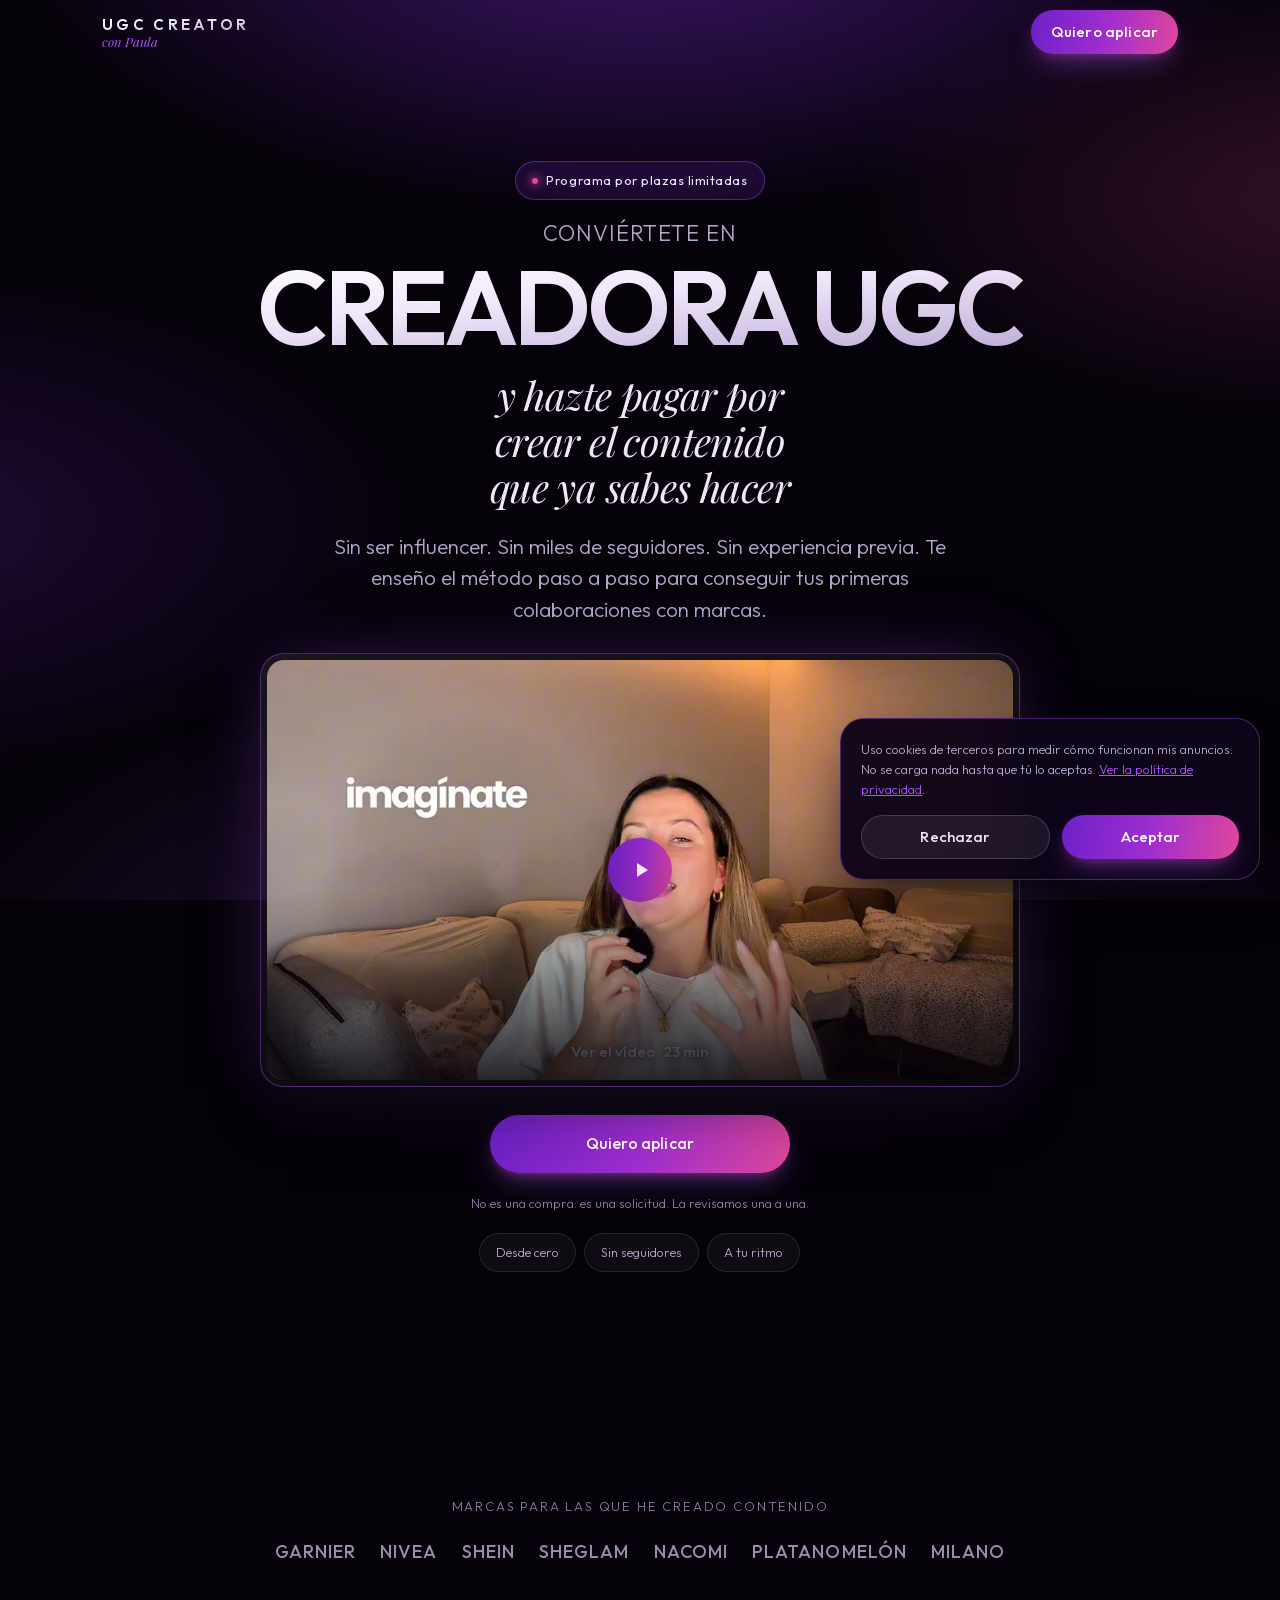
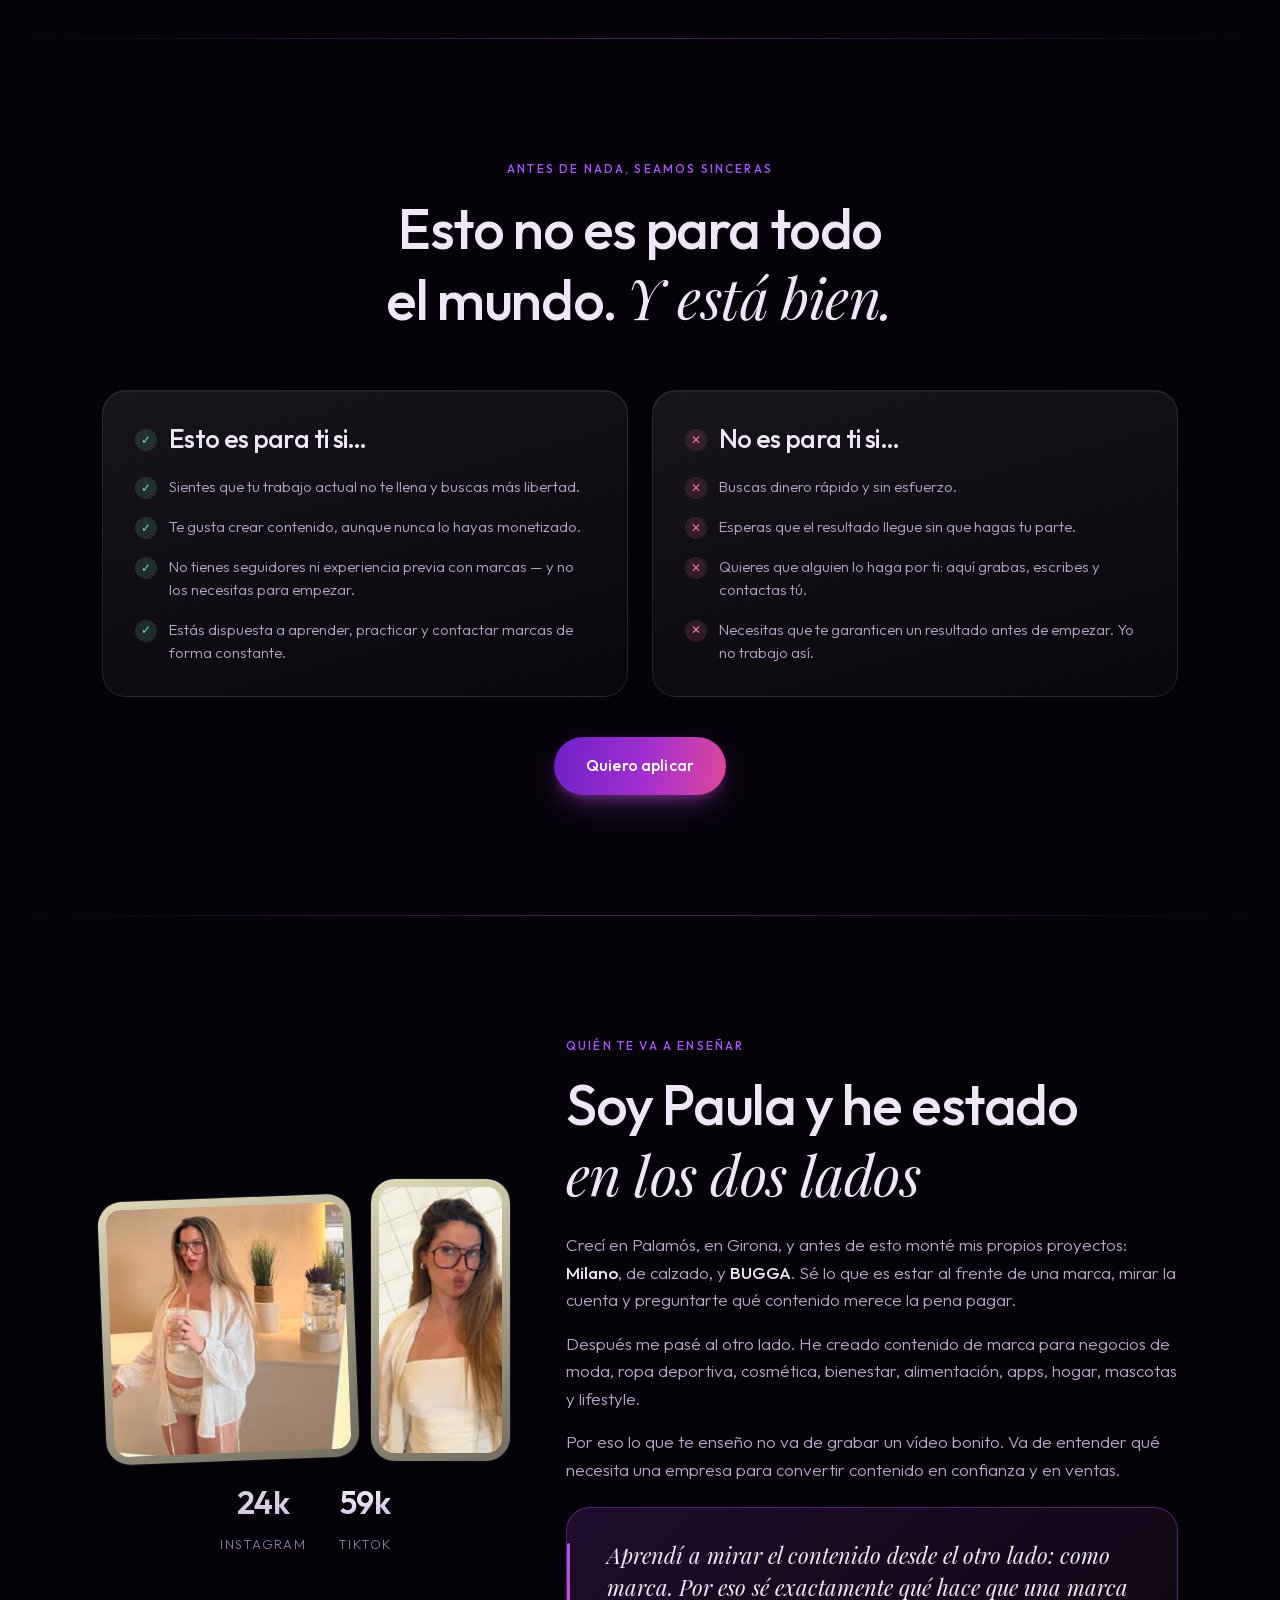
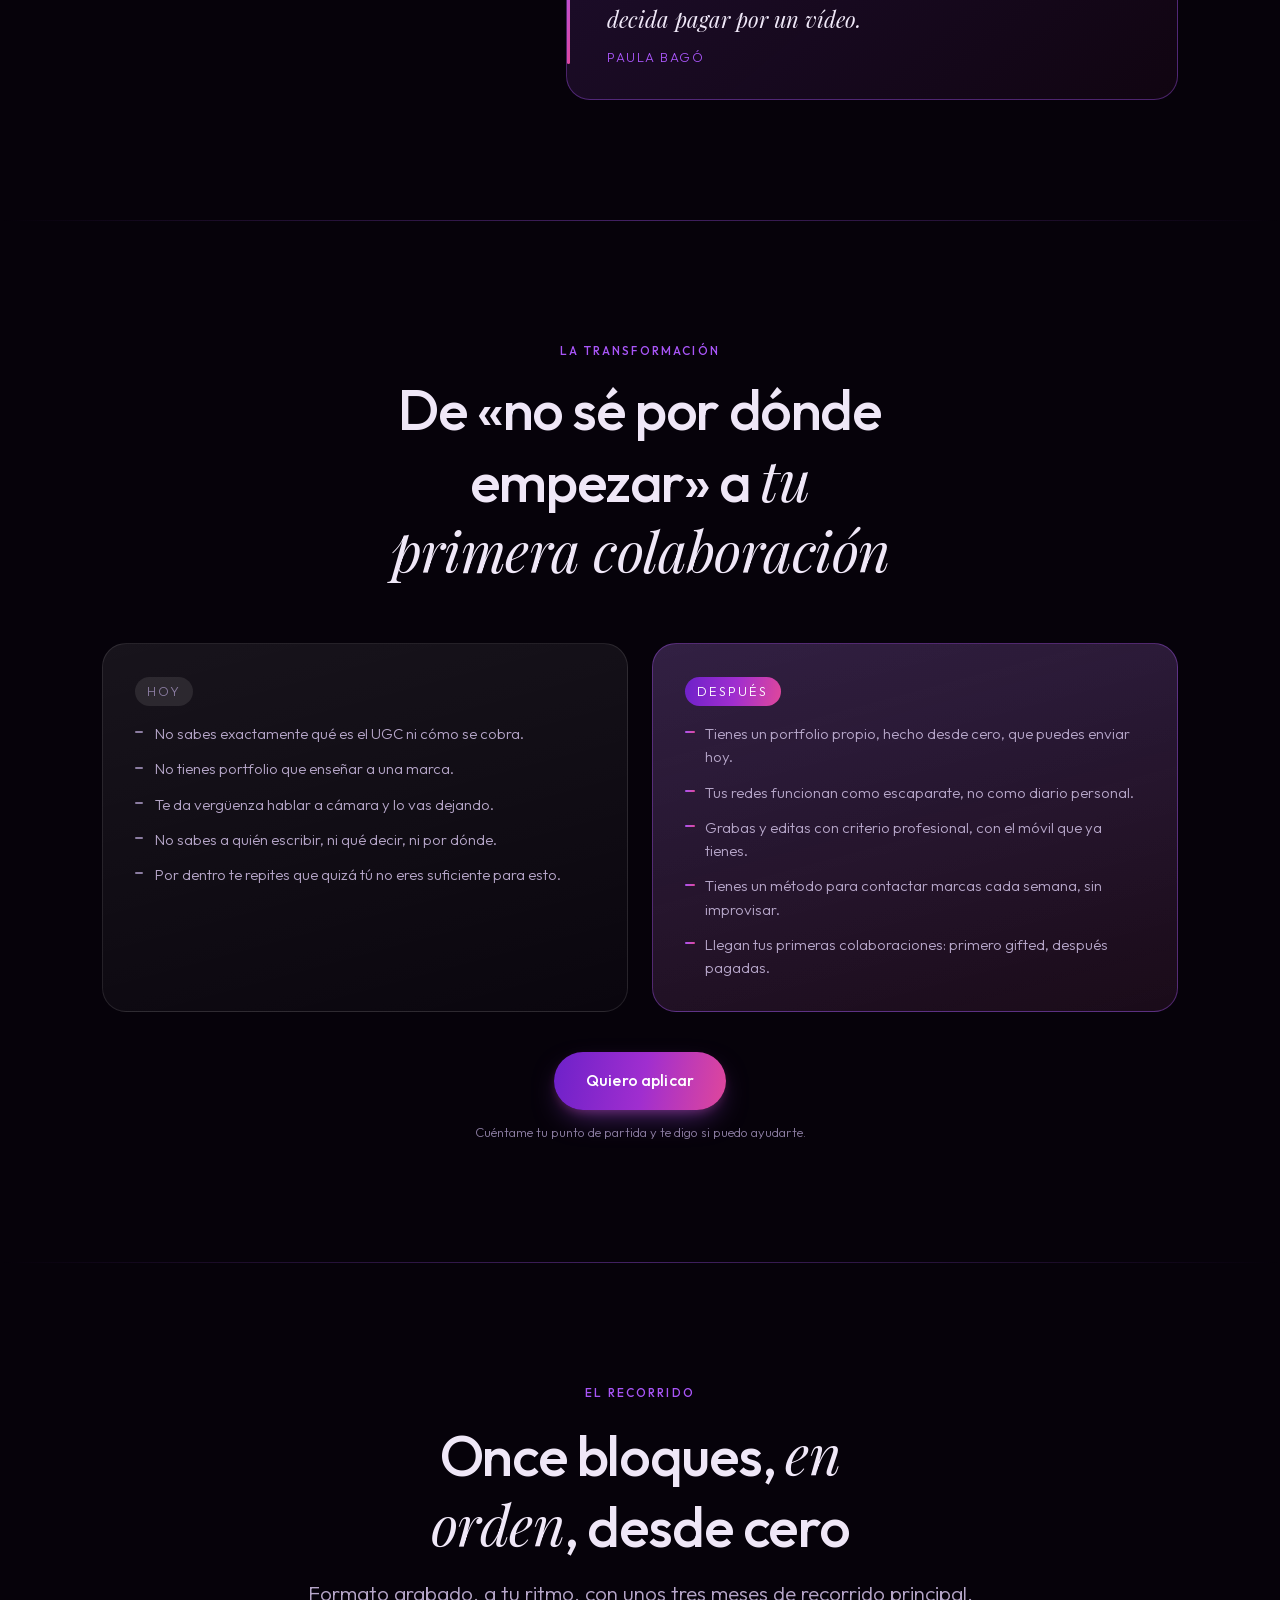
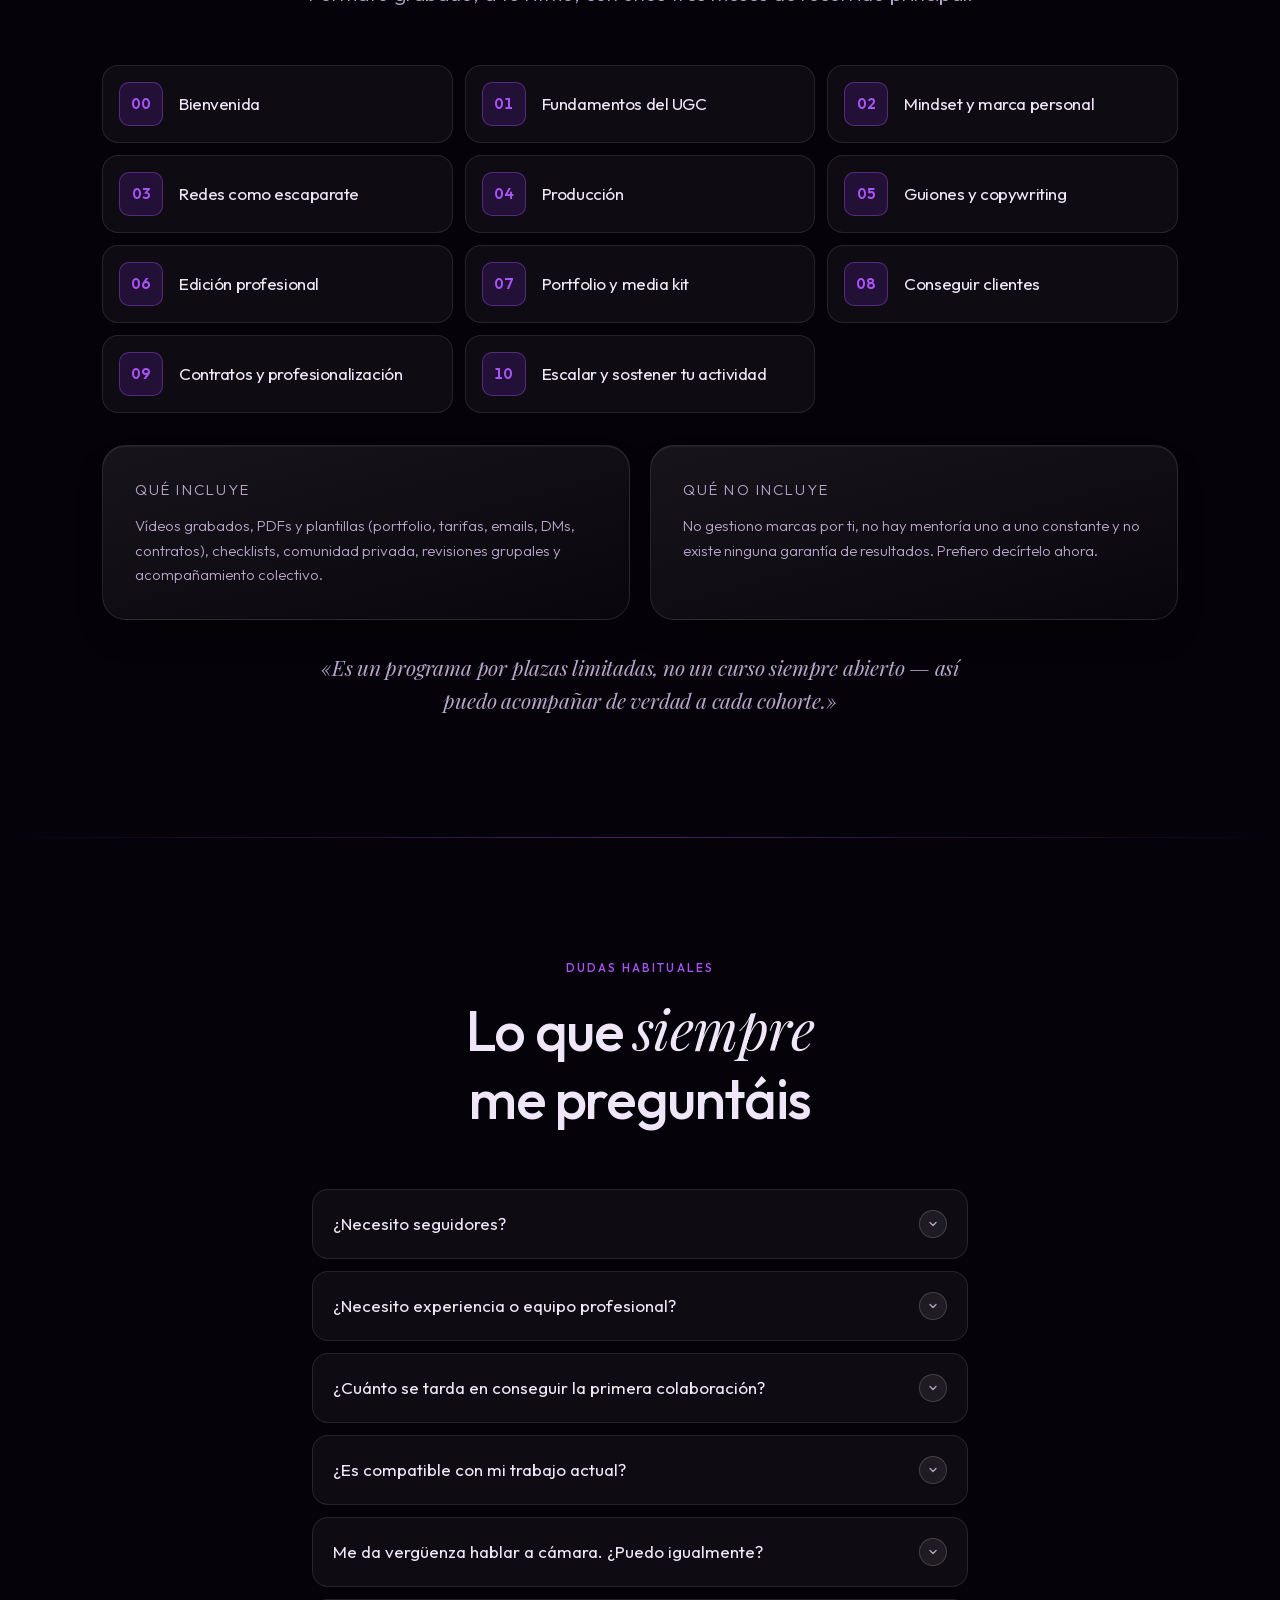
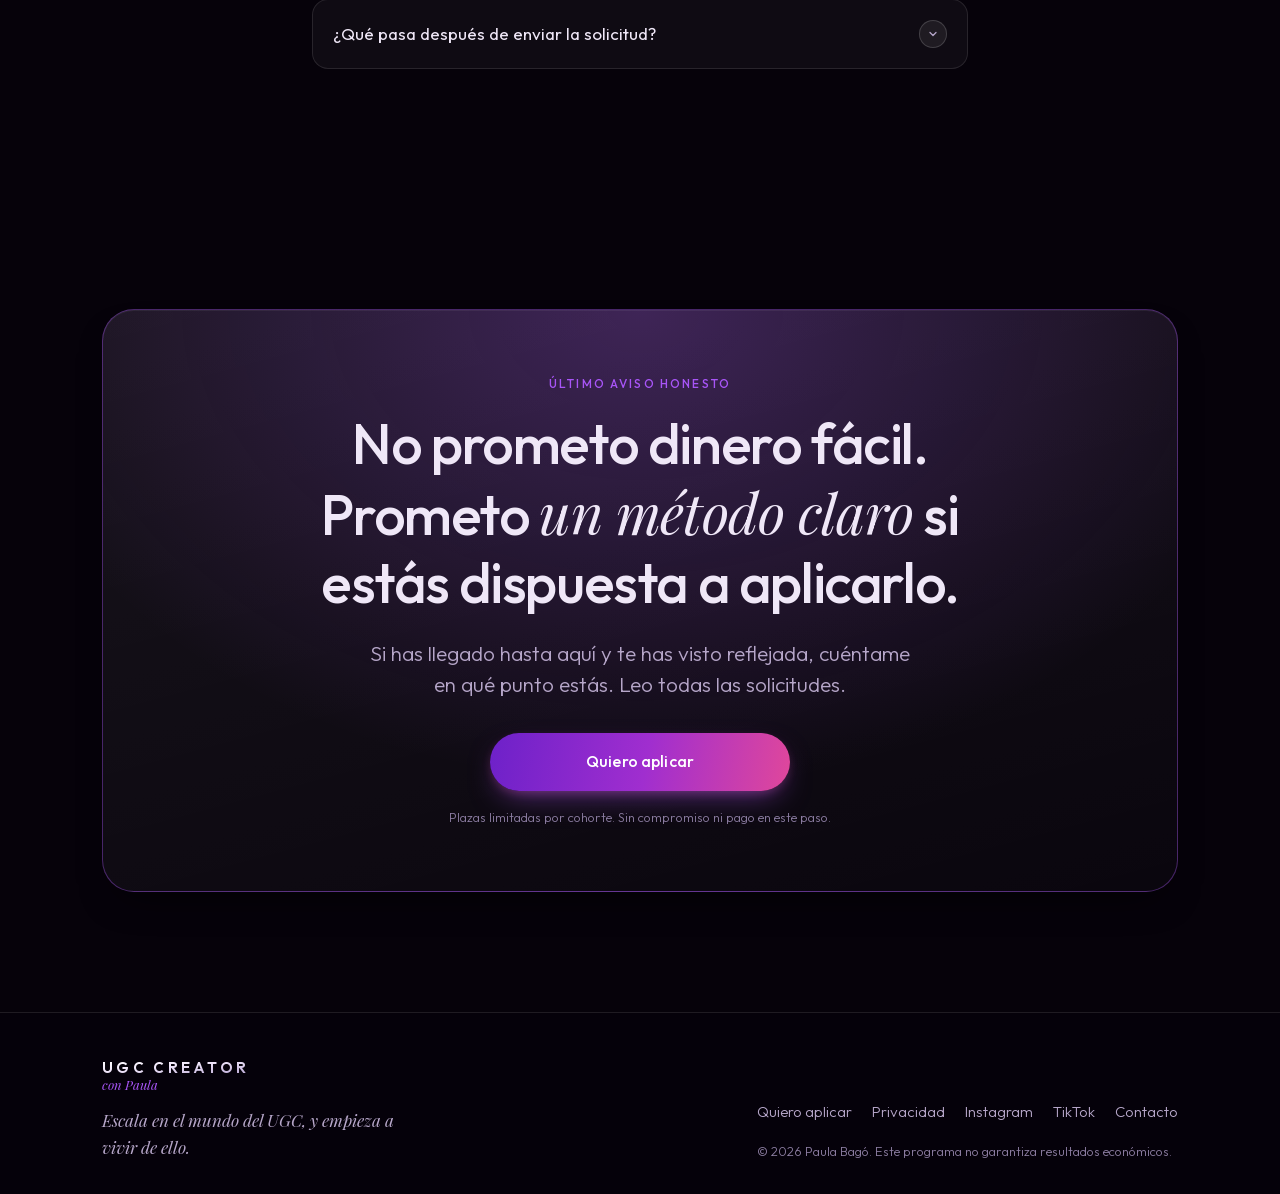
==== commit 3621714d: "Añadir los vídeos de Wistia al hero y a la página de gracias - VSL de 23 min en el hero y mensaje de" ====
--- a/index.html
+++ b/index.html
@@ -68,6 +68,19 @@
             colaboraciones con marcas.
           </p>
 
+          <!-- VSL del hero (Wistia). Nada de Wistia se carga hasta que se pulsa. -->
+          <div class="video video--16x9 hero__video" data-video="22yebgn945">
+            <button class="video__trigger" type="button">
+              <img src="assets/video-vsl-poster.webp" width="960" height="540"
+                   alt="Paula Bagó explica en qué consiste el programa UGC Creator."
+                   fetchpriority="high" decoding="async">
+              <span class="video__play" aria-hidden="true">
+              <svg viewBox="0 0 24 24"><path d="M8 5v14l11-7z"/></svg>
+            </span>
+              <span class="video__label">Ver el vídeo · 23 min</span>
+            </button>
+          </div>
+
           <a class="btn btn--primary hero__cta" href="aplicar/">Quiero aplicar</a>
 
           <p class="fineprint">
@@ -80,12 +93,6 @@
             <li class="chip">A tu ritmo</li>
           </ul>
         </div>
-
-        <figure class="photo-frame hero__photo">
-          <img src="assets/paula-hero.webp" width="486" height="721"
-               alt="Retrato de Paula Bagó, creadora de contenido UGC."
-               fetchpriority="high" decoding="async">
-        </figure>
       </div>
     </section>
 
--- a/styles.css
+++ b/styles.css
@@ -543,20 +543,20 @@
   color: var(--c-text-dim);
 }
 
-.hero__photo {
-  width: min(78%, 320px);
-  margin-top: var(--sp-2);
-}
-
-.hero__photo::after {
-  content: "";
-  position: absolute;
-  inset: -18% -12%;
-  z-index: -1;
-  border-radius: 50%;
-  background: radial-gradient(closest-side, rgba(224, 71, 155, 0.35), transparent 72%);
-  filter: blur(12px);
-}
+.hero__video {
+  width: 100%;
+  max-width: 760px;
+  margin-block: var(--sp-2);
+  padding: 6px;
+  border-radius: var(--r-lg);
+  border: 1px solid var(--c-border-violet);
+  background: var(--grad-card);
+  box-shadow:
+    0 30px 70px -30px rgba(0, 0, 0, 0.9),
+    0 0 70px -24px rgba(168, 85, 247, 0.5);
+}
+
+.hero__video .video__trigger { border-radius: calc(var(--r-lg) - 7px); }
 
 /* ============================== 6. MARCAS ============================== */
 .brands { text-align: center; }
@@ -1176,29 +1176,112 @@
   box-shadow: 0 0 40px -8px rgba(168, 85, 247, 0.6);
 }
 
-.video-slot {
+/* --- Vídeo de Wistia -------------------------------------------------
+   Fachada: hasta que no se pulsa no se carga nada de Wistia. Así la página
+   sigue siendo rápida y no se contacta con un tercero sin querer.
+   La proporción la fija .video--9x16 o .video--16x9.
+   -------------------------------------------------------------------- */
+.video { position: relative; }
+
+.video--9x16 { --video-aspect: 9 / 16; }
+.video--16x9 { --video-aspect: 16 / 9; }
+
+.video--narrow {
+  width: min(100%, 560px);
+  margin-inline: auto;
+  padding: 6px;
+  border-radius: var(--r-lg);
+  border: 1px solid var(--c-border-violet);
+  background: var(--grad-card);
+  box-shadow: 0 24px 60px -30px rgba(0, 0, 0, 0.9);
+}
+
+.video--narrow .video__trigger { border-radius: calc(var(--r-lg) - 7px); }
+
+.video__trigger {
+  display: block;
   position: relative;
-  aspect-ratio: 9 / 16;
-  width: min(100%, 300px);
-  margin: var(--sp-8) auto 0;
+  width: 100%;
+  padding: 0;
+  border: 0;
+  background: none;
+  border-radius: calc(var(--r-lg) - 9px);
+  overflow: hidden;
+  cursor: pointer;
+}
+
+.video__trigger img {
+  width: 100%;
+  transition: transform var(--dur) var(--ease), filter var(--dur) var(--ease);
+}
+
+.video__trigger::after {
+  content: "";
+  position: absolute;
+  inset: 0;
+  background: linear-gradient(to top, rgba(6, 2, 10, 0.85), rgba(6, 2, 10, 0.1) 45%, transparent 65%);
+  pointer-events: none;
+}
+
+.video__trigger:hover img { transform: scale(1.03); }
+
+.video__play {
+  position: absolute;
+  top: 50%;
+  left: 50%;
+  translate: -50% -50%;
   display: grid;
   place-items: center;
-  gap: var(--sp-2);
-  padding: var(--sp-6);
-  border-radius: var(--r-lg);
-  border: 1px dashed var(--c-border-violet);
-  background: var(--c-surface);
+  width: 64px;
+  height: 64px;
+  border-radius: 50%;
+  background: var(--grad-cta);
+  box-shadow: var(--sh-cta);
+  transition: transform var(--dur) var(--ease), box-shadow var(--dur) var(--ease);
+}
+
+.video__play svg {
+  width: 24px;
+  height: 24px;
+  margin-left: 3px;
+  fill: #fff;
+}
+
+.video__trigger:hover .video__play { transform: scale(1.08); box-shadow: var(--sh-cta-hi); }
+
+.video__label {
+  position: absolute;
+  left: 0;
+  right: 0;
+  bottom: var(--sp-4);
+  padding-inline: var(--sp-4);
+  font-size: var(--fs-sm);
+  font-weight: 500;
+  color: #fff;
   text-align: center;
-}
-
-.video-slot__label {
+  text-shadow: 0 1px 10px rgba(0, 0, 0, 0.9), 0 0 24px rgba(0, 0, 0, 0.6);
+}
+
+/* El reproductor sustituye al botón una vez se pulsa. */
+.video__frame {
+  display: block;
+  width: 100%;
+  aspect-ratio: var(--video-aspect, 16 / 9);
+  border: 0;
+  border-radius: calc(var(--r-lg) - 9px);
+}
+
+/* Aviso visible si todavía no se ha puesto el ID de Wistia. */
+.video__pending {
+  margin-top: var(--sp-3);
+  padding: var(--sp-3);
+  border-radius: var(--r-sm);
+  border: 1px dashed var(--c-pink);
+  background: rgba(224, 71, 155, 0.12);
   font-size: var(--fs-xs);
-  letter-spacing: 0.12em;
-  text-transform: uppercase;
-  color: var(--c-violet-bright);
-}
-
-.video-slot__note { font-size: var(--fs-xs); color: var(--c-text-mute); }
+  color: var(--c-pink);
+  text-align: center;
+}
 
 .socials {
   display: flex;
@@ -1389,23 +1472,8 @@
 }
 
 @media (min-width: 900px) {
-  .hero { text-align: left; }
-
-  .hero__inner {
-    display: grid;
-    grid-template-columns: 1.15fr 0.85fr;
-    align-items: center;
-    gap: clamp(2rem, 5vw, 4rem);
-    padding-block: var(--sp-10);
-  }
-
-  .hero__content { justify-items: start; }
-
-  .hero__tail, .hero__sub { margin-inline: 0; }
-  .hero__tail { max-width: 20ch; }
-  .hero__sub  { max-width: 42ch; }
-  .hero__chips { justify-content: flex-start; }
-  .hero__photo { width: 100%; max-width: 380px; justify-self: end; }
+  .hero__inner { padding-block: var(--sp-8); }
+  .hero__sub { max-width: 48ch; }
 
   .authority { grid-template-columns: 0.8fr 1.2fr; align-items: center; }
   .authority__photos .photo-frame:first-child { width: min(62%, 260px); }
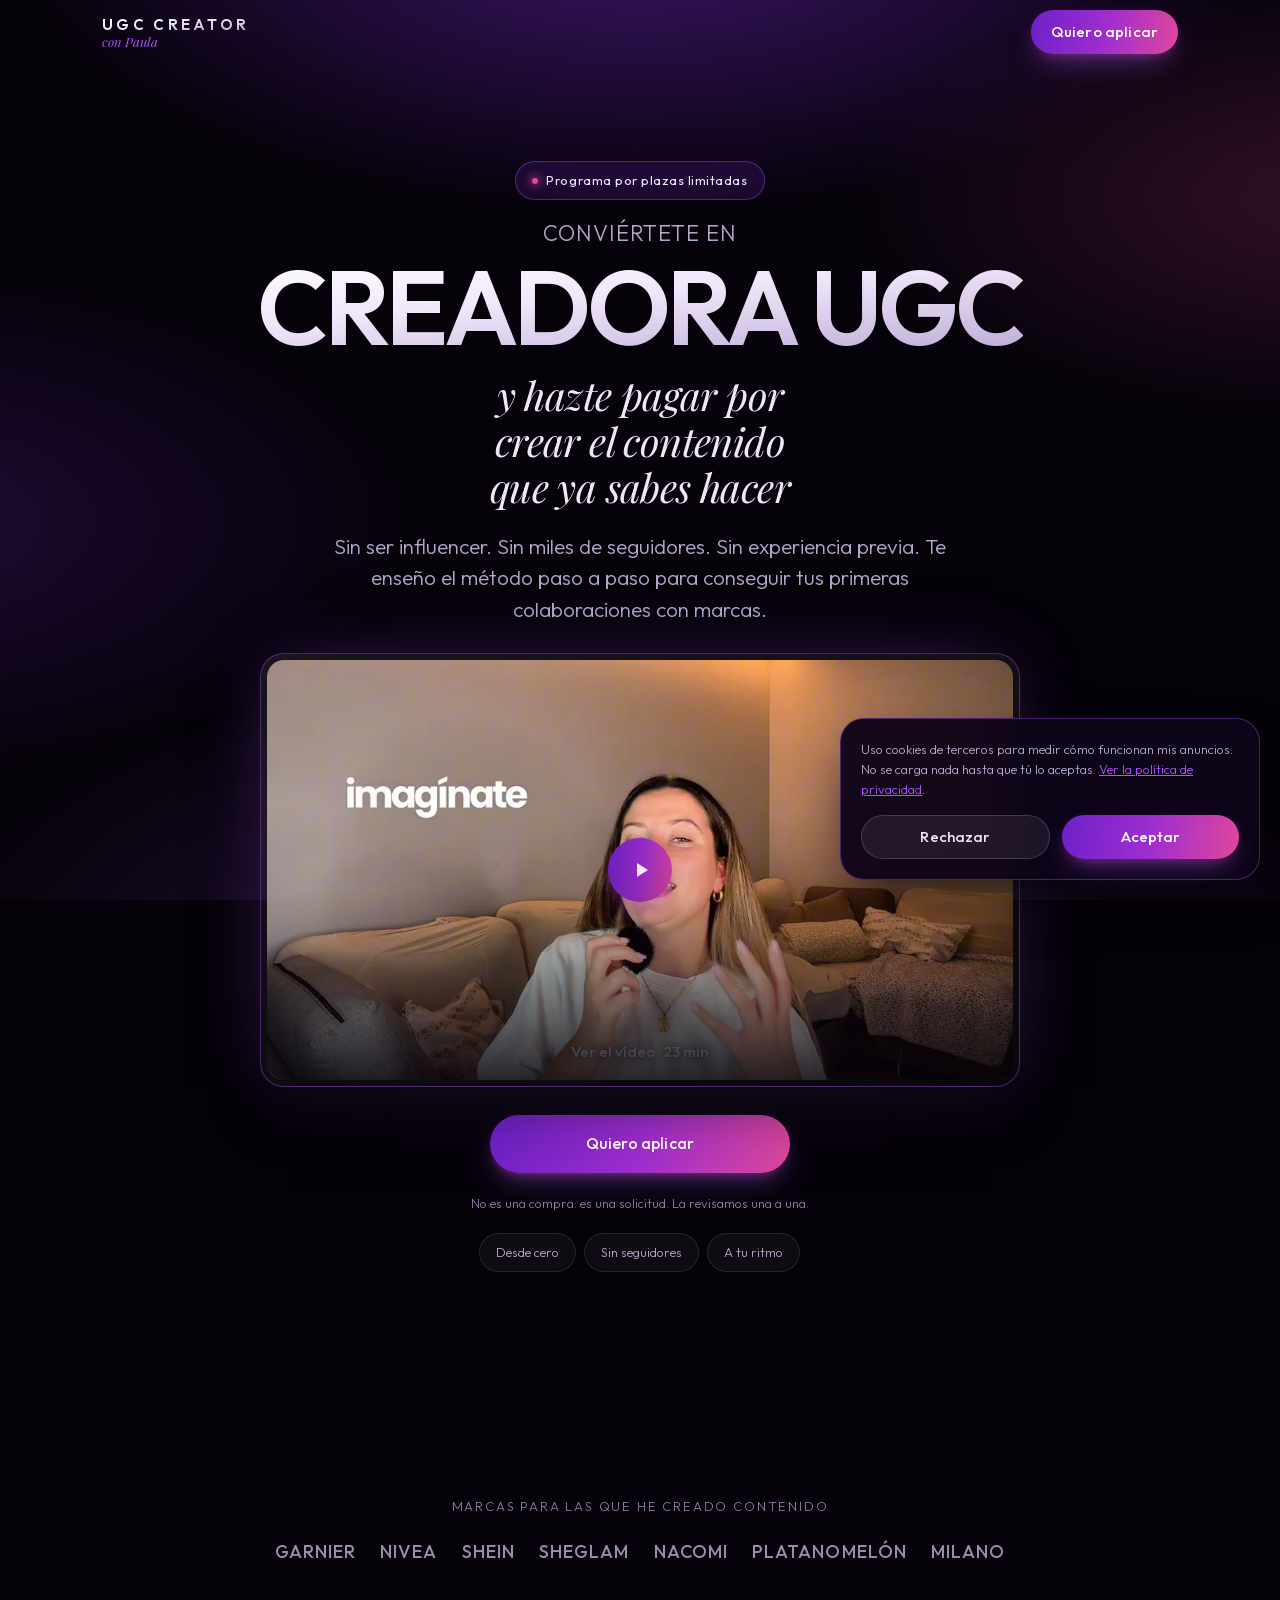
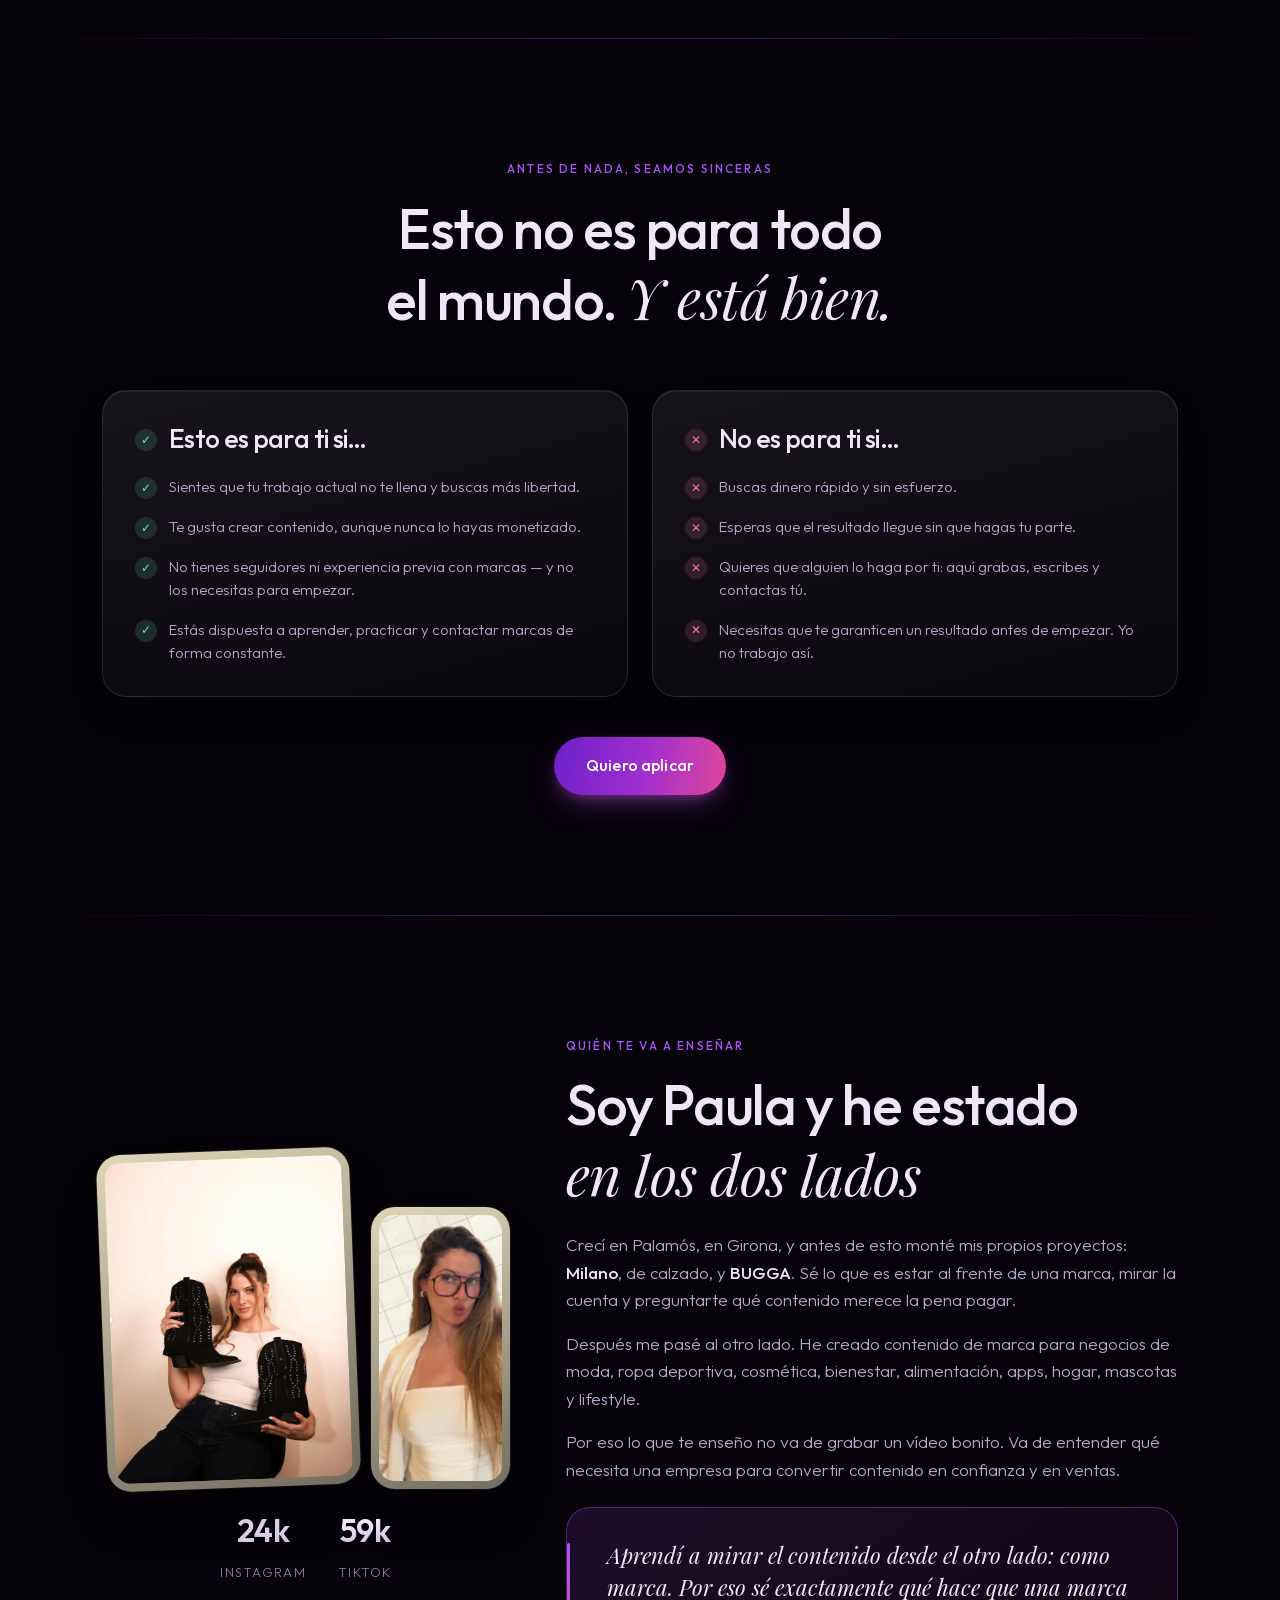
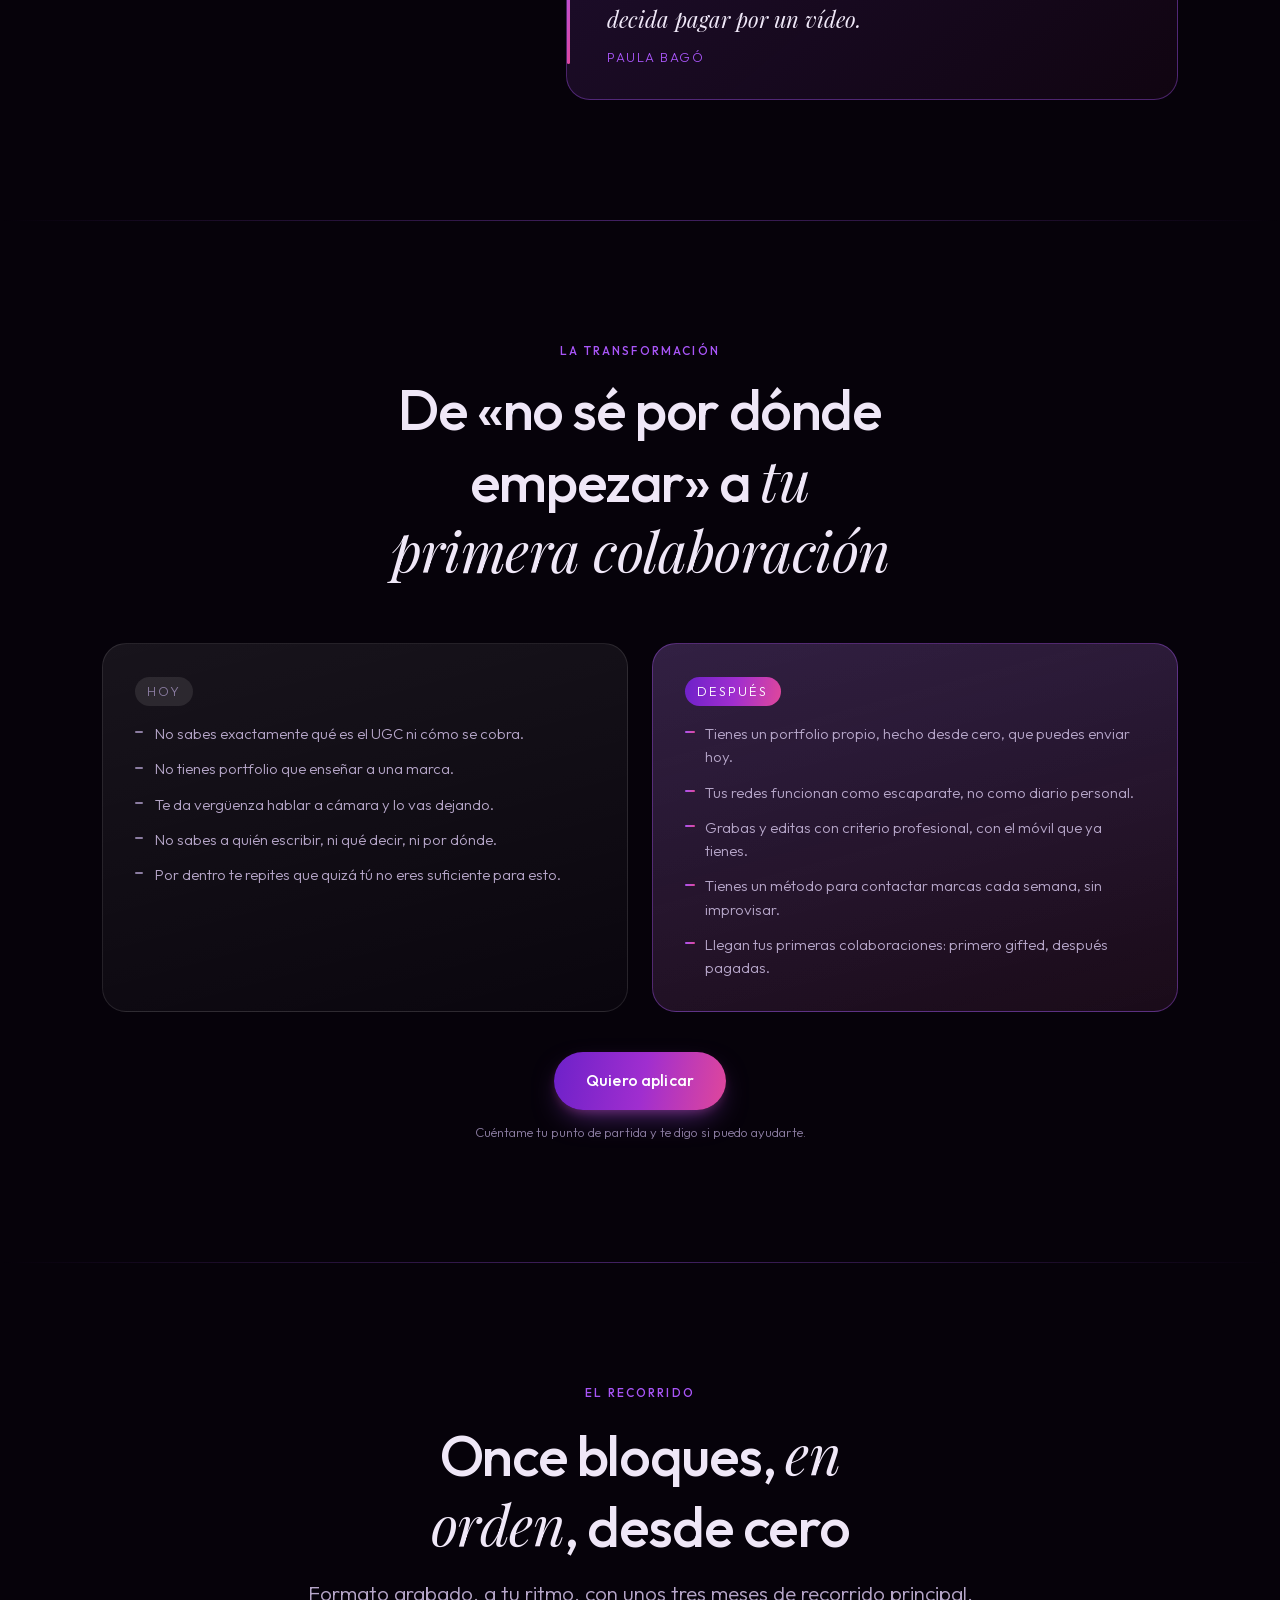
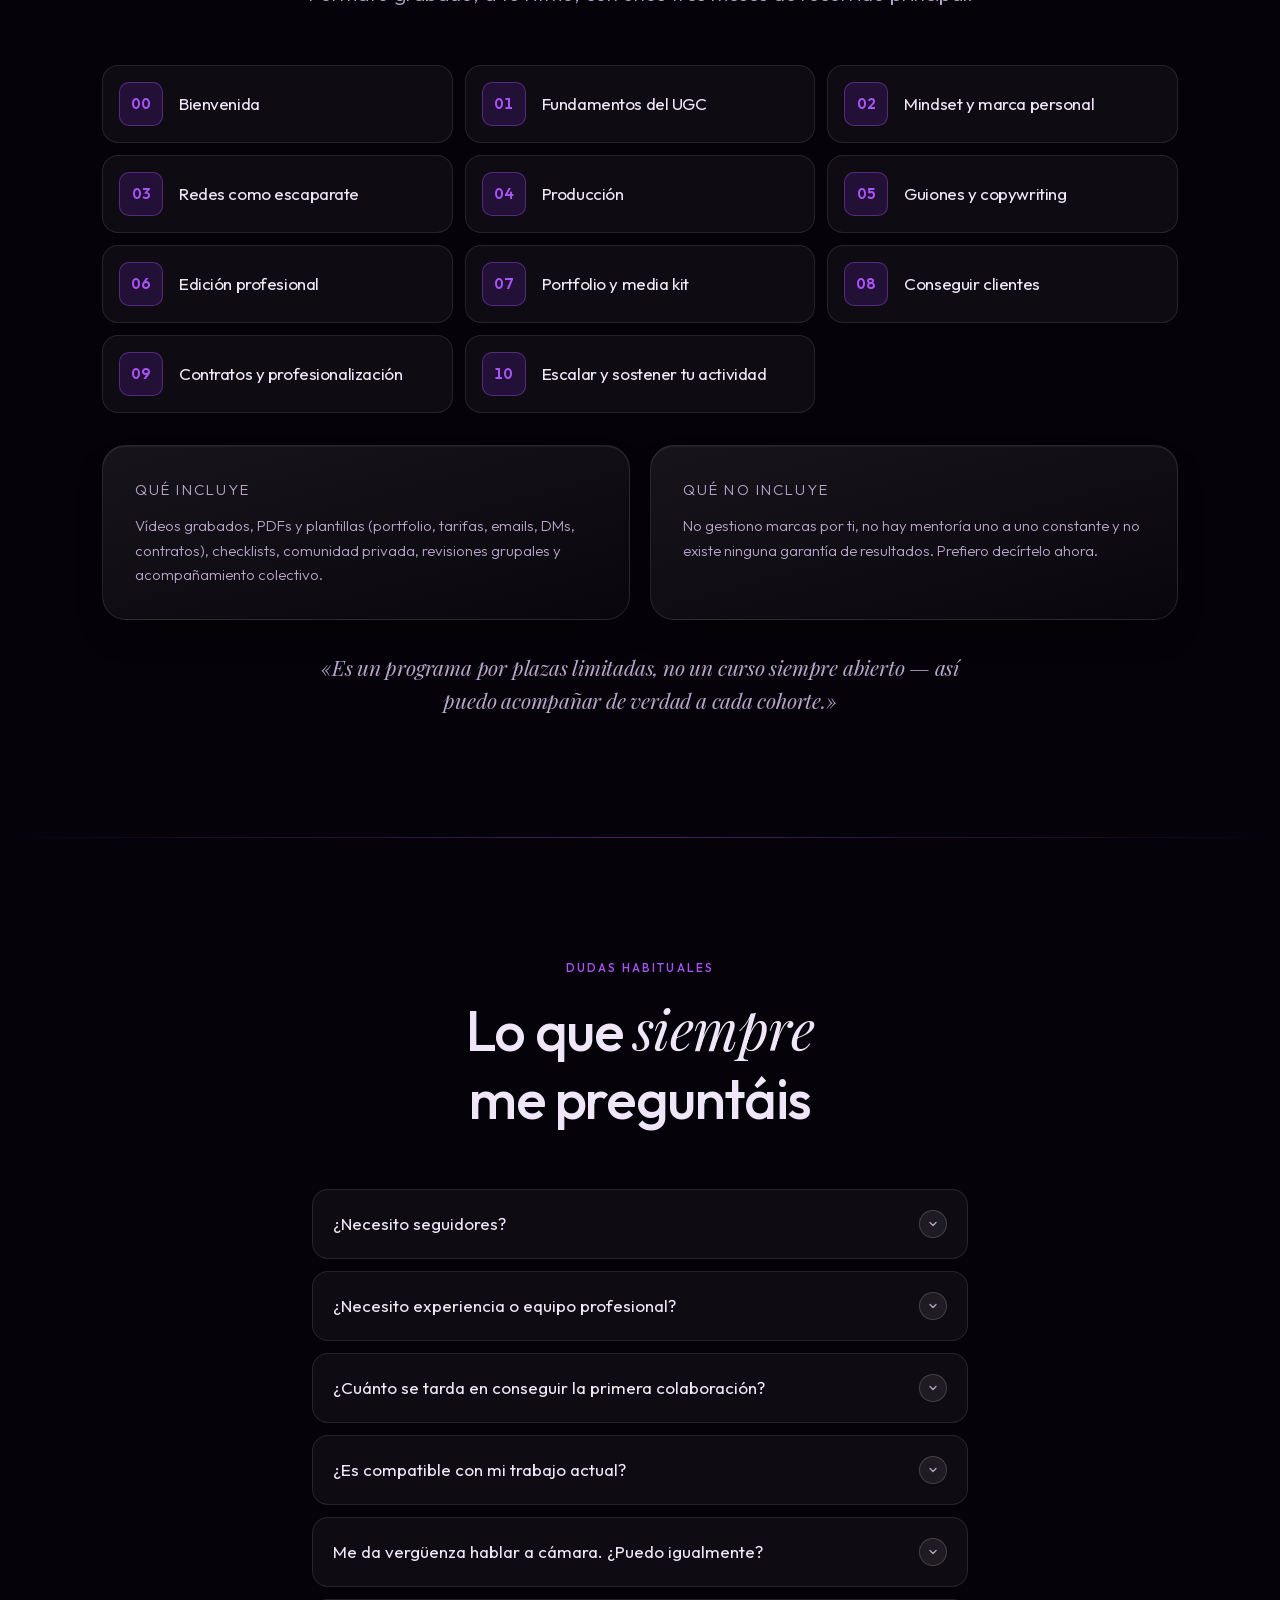
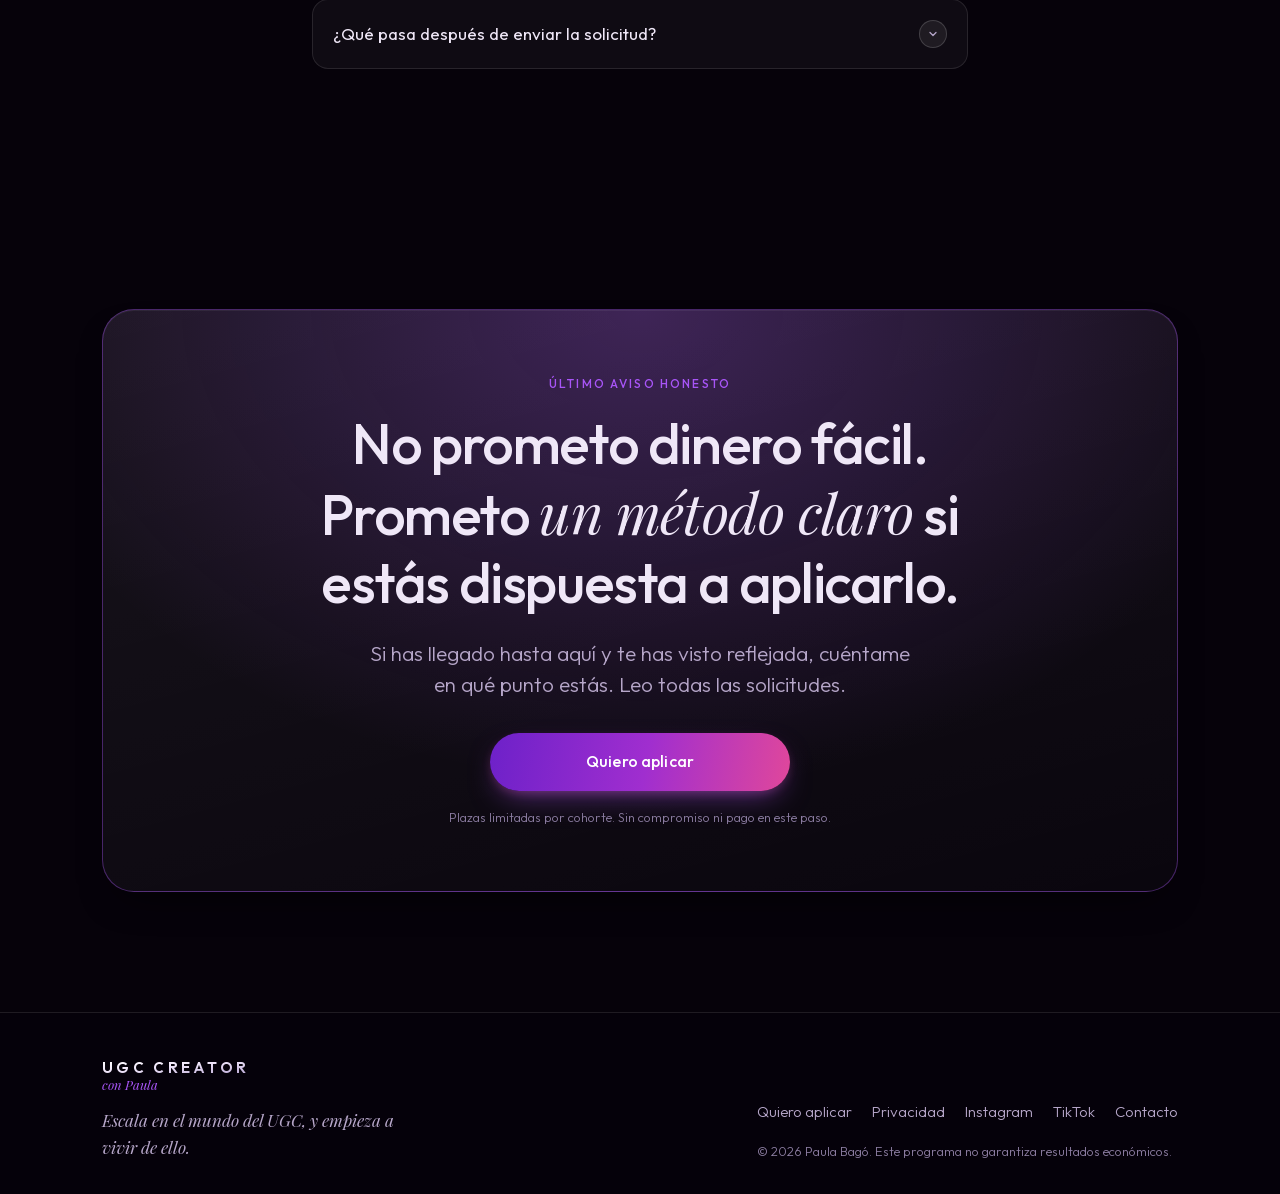
==== commit d84ddc75: "Sustituir la primera foto del bloque de autoridad Entra una foto de sesión de producto, con mucha má" ====
--- a/index.html
+++ b/index.html
@@ -165,8 +165,9 @@
         <div class="authority__media reveal">
           <div class="authority__photos">
             <figure class="photo-frame photo-frame--tilt">
-              <img src="assets/paula-retrato.webp" width="272" height="284"
-                   alt="Paula Bagó grabando contenido de marca." loading="lazy" decoding="async">
+              <img src="assets/paula-marca.webp" width="620" height="841"
+                   alt="Paula Bagó sosteniendo un par de botas en una sesión de contenido de producto."
+                   loading="lazy" decoding="async">
             </figure>
             <figure class="photo-frame">
               <img src="assets/paula-selfie.webp" width="130" height="282"
--- a/styles.css
+++ b/styles.css
@@ -929,6 +929,9 @@
   to   { opacity: 1; transform: none; }
 }
 
+/* La FAQ también se usa en la página de gracias, dentro de un bloque centrado. */
+.faq-block { margin-top: var(--sp-10); }
+
 /* ============================ 13. CTA FINAL ============================ */
 .final-cta {
   position: relative;
